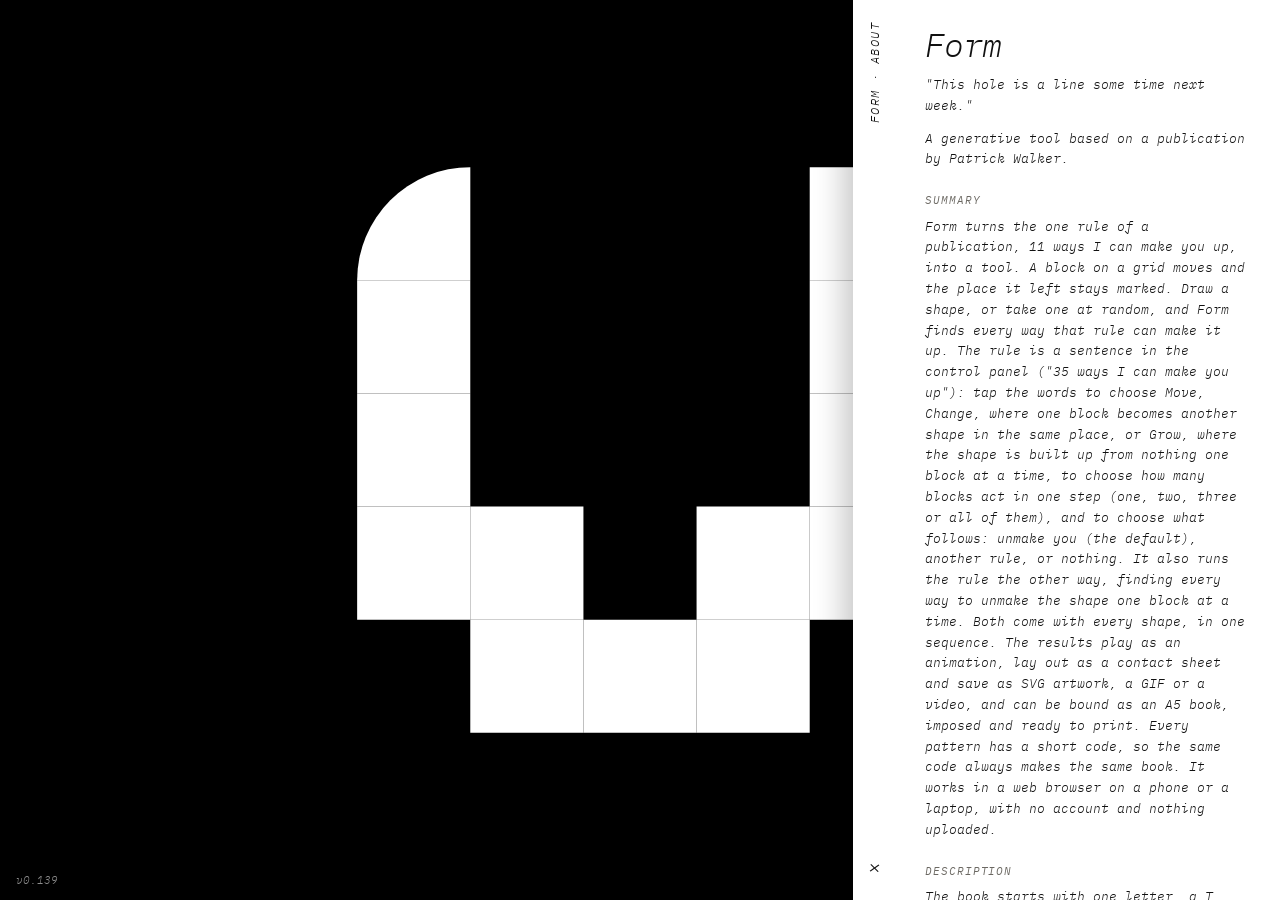
==== index.html @ 7f681779 "Start screen: the whole loop opens the tool (v0.139) Co-Authored-By: Claude Sonnet 5.5 <noreply@anth" ====
<!doctype html>
<html lang="en">
<head>
<meta charset="utf-8">
<meta name="viewport" content="width=device-width,initial-scale=1">
<title>Form</title>
<link rel="icon" href="favicon.ico" sizes="any">
<link rel="icon" href="favicon.svg" type="image/svg+xml">
<link rel="apple-touch-icon" href="apple-touch-icon.png">
<link rel="stylesheet" href="style.css?v=v0.139">
<script data-goatcounter="https://pkwr.goatcounter.com/count" async src="//gc.zgo.at/count.js"></script>
</head>
<body>
<script>if (!location.search) document.documentElement.classList.add("show-start");</script>
<div id="startScreen">
  <svg id="startLoop" aria-hidden="true" preserveAspectRatio="xMidYMid meet"></svg>
  <button type="button" id="startOpen" aria-label="Open Form"><span>open</span></button>
  <a class="start-version" id="startVersion" href="changelog.html" title="Changelog"></a>
  <!-- Side strip as on Spot: yellow, "Form · About" set sideways. Rolling over (or clicking / tapping) it slides the About panel out; its text is read from about.html (one copy). -->
  <div class="start-drawer" id="startDrawer">
    <button type="button" class="start-strip" id="startStrip" aria-expanded="false" aria-controls="startPanel" aria-label="About Form">
      <span class="strip-label">Form · About</span>
      <span class="strip-icon" aria-hidden="true">+</span>
    </button>
    <aside class="start-panel" id="startPanel" aria-label="About Form">
      <div class="sa-content" id="startAboutContent"><p><a href="about.html">About Form</a></p></div>
      <footer class="sp-foot"><span>© 2026 pkwr</span><a href="about.html">Open as a page</a></footer>
    </aside>
  </div>
</div>
<main>
  <section id="pieceNote" hidden aria-label="Source and caption"></section>
  <section id="screen">
    <div id="paneSwitch" aria-live="polite"><span id="stepNow">Step 1 of 4 · Draw</span><span id="dlWrap"><div class="links" id="animFormat" role="radiogroup" aria-label="Download format"><span>Format</span><a href="#" role="radio" data-f="svg" aria-checked="true">SVG</a><a href="#" role="radio" data-f="gif" aria-checked="false">GIF</a><a href="#" role="radio" data-f="video" aria-checked="false">Video</a></div><div class="links" id="paper" role="radiogroup" aria-label="Print size, portrait"><span>Size</span><a href="#" role="radio" data-p="A3" aria-checked="true">A3</a><a href="#" role="radio" data-p="A2" aria-checked="false">A2</a><a href="#" role="radio" data-p="A1" aria-checked="false">A1</a><a href="#" role="radio" data-p="A0" aria-checked="false">A0</a></div><div class="links" id="bookFormat" role="radiogroup" aria-label="Book format"><span>Format</span><a href="#" role="radio" data-f="imposed" aria-checked="true">Imposed</a><a href="#" role="radio" data-f="pages" aria-checked="false">Pages</a></div><span id="dlBar"><button id="dlAnim" class="dlbtn" data-for="1" title="Download the animated SVG" aria-label="Download the animated SVG"><svg class="dlico" viewBox="0 0 24 24" aria-hidden="true"><path d="M12 3v11m0 0l-4-4m4 4l4-4M5 20h14" stroke="currentColor" stroke-width="2" fill="none" stroke-linecap="round" stroke-linejoin="round"/></svg></button><button id="dlSheet" class="dlbtn" data-for="2" title="Download the print (SVG)" aria-label="Download the print (SVG)"><svg class="dlico" viewBox="0 0 24 24" aria-hidden="true"><path d="M12 3v11m0 0l-4-4m4 4l4-4M5 20h14" stroke="currentColor" stroke-width="2" fill="none" stroke-linecap="round" stroke-linejoin="round"/></svg></button><button id="dlBook" class="dlbtn" data-for="3" title="Download the book (PDF)" aria-label="Download the book (PDF)"><svg class="dlico" viewBox="0 0 24 24" aria-hidden="true"><path d="M12 3v11m0 0l-4-4m4 4l4-4M5 20h14" stroke="currentColor" stroke-width="2" fill="none" stroke-linecap="round" stroke-linejoin="round"/></svg></button></span></span></div>
    <div id="drawHostScreen"></div>
    <div id="processHostScreen"></div>
  </section>
  <section id="panel">
    <button class="cp-grab" id="grab" aria-label="Collapse controls" aria-expanded="true"><span></span></button>
    <div class="cp-head"><h1>Controls</h1><p class="cp-now" id="cpNow"></p></div>
    <div class="cp-body">
      <div class="cp-sec" id="secRule"><h3>Rule</h3><p id="ruleSentence"><span id="ruleN">0</span> <span id="ruleWays">ways</span> I can <button type="button" id="rsA" class="rule-word">make you up</button>, <button type="button" id="rsC" class="rule-word">two blocks at a time</button> <span id="rsAnd">and</span> <button type="button" id="rsB" class="rule-word">unmake you</button></p><p class="hint" id="ruleHint"></p></div>
      <div class="cp-sec" id="secDraw"><h3></h3><div id="toolsHostPanel"></div>
      <div id="sizeHostPanel"><div class="links" id="size" role="radiogroup" aria-label="Grid size"><span>Grid size</span><a href="#" role="radio" data-n="5" aria-checked="true">5</a><a href="#" role="radio" data-n="7" aria-checked="false">7</a><a href="#" role="radio" data-n="9" aria-checked="false">9</a></div></div></div>
            <div class="cp-sec" id="codeBox"><h3>Pattern code</h3>
        <div class="code-row"><span class="lab">Pattern code</span><output id="codeOut" aria-live="polite"></output><button type="button" id="codeCopy">Copy</button></div>
        <div class="code-row"><label class="lab" for="codeIn">Enter a code</label><input id="codeIn" type="text" autocomplete="off" autocapitalize="characters" spellcheck="false" placeholder="XXXXX-XXXXX-XX"><button type="button" id="codeLoad">Load</button></div>
        <p id="codeMsg" class="hint" role="status"></p>
        <p class="hint">The same code always makes the same book.</p>
      </div>
      
      <div id="drawHostPanel">
        <div id="drawBox">
          <svg id="grid" viewBox="0 0 800 800" aria-label="Grid: click a cell to place or remove a block"></svg>
          <div id="drawTools"><div class="draw-ui">
          <div class="draw-shapes">
            <div class="shape-row"><div id="palette" role="radiogroup" aria-label="Shape"></div></div>
            <div class="row"><button id="clear">Clear</button><button id="random">Random symbol</button><button id="randomChar">Random character</button></div>
          </div></div>
          <p class="hint">Click a placed block again to turn it. After four turns it is removed.</p></div>
          </div>
      </div>
            <div class="cp-sec" id="secAnim"><h3>Animation</h3><div id="gifHostPanel"><div class="links" id="gifFormat" role="radiogroup" aria-label="GIF shape"><span>Shape</span><a href="#" role="radio" data-g="sq" aria-checked="true">Square 1:1</a><a href="#" role="radio" data-g="st" aria-checked="false">Story 9:16</a></div></div>
      <div id="spdHostPanel"><label>Animation speed <output id="spdOut">400 ms</output><input id="spd" type="range" min="80" max="1500" step="20" value="400"></label></div></div>
      <div class="cp-sec" id="dlHelp">
        <h3>About the downloads</h3>
        <p data-for="1">An SVG is a drawing that stays sharp at any size. This one is animated and plays in a web browser. A GIF is a looping picture for social media, in the shape chosen above. A video is recorded as the animation plays, so it takes as long as it runs: MP4 where your browser can make it, otherwise WebM.</p>
        <p data-for="2">The contact sheet is an SVG set out at its real size on a portrait page, A3 to A0. Open it in a web browser to look at it, or in design software such as Illustrator, Affinity, Inkscape or Figma to change it or to print it.</p>
        <p data-for="3">Imposed puts two A5 pages on each SRA4 landscape sheet (320 by 225 mm) in booklet order, with 3 mm of bleed and crop marks: print double sided at full size, flip on the short edge, fold, bind and trim to the marks. Pages gives the plain A5 pages for reading on screen.</p>
        <p class="fine">Every file carries the credit and terms.</p>
      </div>
      </div>
    </div>
    <div class="cp-foot">
      <div id="processRow"><div class="row"><button id="process">Make and unmake you</button></div>
      <p class="sub"><span id="countMake"><span id="count">0</span> <span id="countWays">ways</span> I can <span id="countVerb">make you up</span></span><span id="countUWrap"> · <span id="countU">0</span> to unmake you</span></p><p id="msg" role="status"></p></div>
      <p class="hint"><span class="keys">D hides this panel · </span><a href="about.html">About</a> · <a href="changelog.html"><!-- version:start -->v0.139<!-- version:end --></a></p>
    </div>
  </section>
  <section id="out">
        <div class="step on" id="step1">
      <h2>Animation</h2>
      <svg id="anim" viewBox="0 0 100 100"></svg>
      <div class="links ico" id="viewIcons" role="radiogroup" aria-label="Treatment"><a href="#" role="radio" data-mode="form" aria-checked="true" title="Form"><svg viewBox="0 0 24 24" aria-hidden="true" fill="currentColor"><path d="M3 3H21V9H15V21H9V9H3Z"/></svg><span>Form</span></a><a href="#" role="radio" data-mode="direction" aria-checked="false" title="Direction"><svg viewBox="0 0 24 24" aria-hidden="true" fill="currentColor"><clipPath id="icoD"><path d="M3 3H21V9H15V21H9V9H3Z"/></clipPath><g clip-path="url(#icoD)"><path d="M3.6 0V24M6.0 0V24M8.4 0V24M10.8 0V24M13.2 0V24M15.6 0V24M18.0 0V24M20.4 0V24" stroke="currentColor" stroke-width="1.3" fill="none"/></g></svg><span>Direction</span></a><a href="#" role="radio" data-mode="solid" aria-checked="false" title="Cumulative Solid"><svg viewBox="0 0 24 24" aria-hidden="true" fill="currentColor"><path d="M3 3H21V15H15V21H9V9H3Z"/></svg><span>Solid</span></a><a href="#" role="radio" data-mode="trans" aria-checked="false" title="Cumulative Transparency"><svg viewBox="0 0 24 24" aria-hidden="true" fill="currentColor"><path d="M3 3H21V9H15V21H9V9H3Z" opacity=".3" transform="translate(3 3)"/><path d="M3 3H21V9H15V21H9V9H3Z"/></svg><span>Ghost</span></a><a href="#" role="radio" data-mode="dens" aria-checked="false" title="Cumulative Density"><svg viewBox="0 0 24 24" aria-hidden="true" fill="currentColor"><clipPath id="icoT"><path d="M3 3H21V9H15V21H9V9H3Z"/></clipPath><g clip-path="url(#icoT)"><path d="M-24.0 0L0.0 24M-22.3 0L1.7 24M-20.6 0L3.4 24M-18.9 0L5.1 24M-17.2 0L6.8 24M-15.5 0L8.5 24M-13.8 0L10.2 24M-12.1 0L11.9 24M-10.4 0L13.6 24M-8.7 0L15.3 24M-7.0 0L17.0 24M-5.3 0L18.7 24M-3.6 0L20.4 24M-1.9 0L22.1 24M-0.2 0L23.8 24M1.5 0L25.5 24M3.2 0L27.2 24M4.9 0L28.9 24M6.6 0L30.6 24M8.3 0L32.3 24M10.0 0L34.0 24M11.7 0L35.7 24M13.4 0L37.4 24M15.1 0L39.1 24M16.8 0L40.8 24M18.5 0L42.5 24M20.2 0L44.2 24M21.9 0L45.9 24M23.6 0L47.6 24M25.3 0L49.3 24" stroke="currentColor" stroke-width=".7" fill="none"/></g></svg><span>Density</span></a></div>
      <div id="spdHostOut"></div>
      <div class="row nav"><button class="back" id="backRule">Back</button><button class="next" data-go="2">Next</button></div>
      <p class="tally" data-tally="iter"></p>
    </div>
    <div class="step" id="step2">
      <h2>Contact sheet</h2>
      <div id="sheet" title="Open the sheet preview"></div>
      <div class="row nav"><button class="back" data-go="1">Back</button><button class="next" data-go="3">Next</button></div>
      <p class="tally" data-tally="iter"></p>
    </div>
    <div class="step" id="step3">
      <div id="bookFrame" title="Open the book preview"><div id="bookPages" role="img" aria-label="A preview of the book: the cover, then spreads, then the back cover"></div></div>
      <div class="row nav"><button class="back" data-go="2">Back</button><button class="next" id="startAgain" hidden>Start again</button></div>
      <p class="tally" id="pageTally"></p>
    </div>
  </section>
</main>
<div id="bookPreview" hidden role="dialog" aria-modal="true" aria-label="Book preview">
  <div class="bp-bar"><button id="bpClose">Close</button><div class="links ico" id="bpMode" role="radiogroup" aria-label="View"><a href="#" role="radio" data-v="read" aria-checked="true"><span>Reading</span></a><a href="#" role="radio" data-v="sheets" aria-checked="false"><span>Printer's sheets</span></a></div></div>
  <div class="bp-stage" id="bpStage"></div>
  <div class="bp-nav"><div id="bpZoom"><button id="bpOut" aria-label="Zoom out">−</button><button id="bpFit">Fit</button><button id="bpIn" aria-label="Zoom in">+</button><span id="bpPct"></span></div><button id="bpPrev">Previous</button><span id="bpPos"></span><button id="bpNext">Next</button></div>
</div>
<script src="glyphs.js?v=v0.139"></script>
<script src="app.js?v=v0.139"></script>
<script src="book.js?v=v0.139"></script>
<script src="gif.js?v=v0.139"></script>
<script src="preview.js?v=v0.139"></script>
<script src="start.js?v=v0.139"></script>
</body>
</html>
---- style.css ----
/* Form — styled after Spot: IBM Plex Mono italic, one yellow accent, dark floating panel. Fonts: SIL OFL (vendor/fonts). */
@font-face{font-family:"IBM Plex Mono";font-style:italic;font-weight:300;font-display:swap;src:url("vendor/fonts/ibm-plex-mono-latin-300-italic.woff2") format("woff2")}
@font-face{font-family:"IBM Plex Mono";font-style:italic;font-weight:400;font-display:swap;src:url("vendor/fonts/ibm-plex-mono-latin-400-italic.woff2") format("woff2")}
:root{--yellow:#ffe100;--ink:#111;--paper:#f4f2ee;--bg:#121315;--surface:#17191c;--line:#2a2d31;--text:#ececec;--muted:#a3a3a3;--accent-bg:#3a3410;--accent-line:#8f7d1a;--font:"IBM Plex Mono",ui-monospace,Menlo,Consolas,monospace}
*{box-sizing:border-box}
html{font-synthesis:none}
body{margin:0;background:var(--paper);color:var(--ink);font:300 13px/1.5 var(--font);font-style:italic}
h1,h2{font-weight:400;margin:0}
svg{display:block}
#out{padding:24px 412px 48px 24px;min-height:100vh}
#out h2{font-size:12px;margin:28px 0 8px;color:#555}
#anim{width:100%;max-height:62vh;background:var(--paper)}
#sheet svg{width:100%;height:auto}
#panel{position:fixed;top:16px;right:16px;bottom:16px;width:380px;max-width:calc(100vw - 32px);overflow:auto;padding:16px;background:var(--bg);color:var(--text);border:1px solid var(--line);border-radius:14px;box-shadow:0 12px 40px rgba(0,0,0,.5);z-index:30}
#panel.hidden{display:none}
#panel h1{font-size:15px}
.sub{margin:0 0 14px;color:var(--muted);font-size:12px}
#grid{width:100%;height:auto;background:var(--surface);border:1px solid var(--line);border-radius:6px;cursor:pointer;touch-action:manipulation}
#palette{display:flex;gap:8px;margin:12px 0}
#palette button{width:44px;height:44px;padding:8px;background:none;border:0;border-radius:0;color:var(--text)}
#palette svg{fill:var(--text);width:100%;height:100%}
#palette button[aria-checked=true] svg{fill:var(--yellow)}
label{display:block;margin:6px 0;color:var(--muted);font-size:12px}
label.inline{display:inline-block;margin-right:16px;color:var(--text)}
output{float:right;color:var(--text)}
input[type=range]{-webkit-appearance:none;appearance:none;width:100%;height:28px;margin:0;background:none;cursor:pointer;--to:0%}
input[type=range]::-webkit-slider-runnable-track{height:4px;border-radius:2px;background:linear-gradient(to right,var(--yellow) 0 var(--to),#33363b var(--to) 100%)}
input[type=range]::-moz-range-track{height:4px;border-radius:2px;background:linear-gradient(to right,var(--yellow) 0 var(--to),#33363b var(--to) 100%)}
input[type=range]::-webkit-slider-thumb{-webkit-appearance:none;width:20px;height:20px;margin-top:-8px;border:0;border-radius:10px;background:#f4f4f4;box-shadow:0 1px 3px rgba(0,0,0,.6)}
input[type=range]::-moz-range-thumb{width:20px;height:20px;border:0;border-radius:10px;background:#f4f4f4;box-shadow:0 1px 3px rgba(0,0,0,.6)}
input[type=number]{width:80px;font:inherit;color:var(--text);background:var(--surface);border:1px solid var(--line);border-radius:6px;padding:4px 6px}
input[type=radio]{accent-color:var(--yellow)}
.row{display:flex;gap:8px;flex-wrap:wrap;margin:12px 0}
button{font:inherit;padding:7px 12px;border:1px solid var(--line);border-radius:8px;background:var(--surface);color:var(--text);cursor:pointer}
button:hover{border-color:var(--accent-line)}
#process{background:var(--yellow);border-color:var(--yellow);color:var(--ink)}
#out .row button{background:var(--ink);color:var(--paper);border-color:var(--ink)}
#msg{min-height:1.4em;color:var(--yellow);font-size:12px}
.hint{color:var(--muted);font-size:11px;margin:8px 0 0}
@media(max-width:900px){#out{padding:24px 24px 48vh}#panel{top:auto;height:44vh}}
.cp-grab{display:none}
#screen{display:none}
.draw-shapes .row{margin:0 0 12px}
/* Phones / touch: the grid and the shapes sit on the screen; the controls are a short bottom sheet (grab handle, settings, Process always in reach), as in Spot. */
@media all{
#screen{display:block;padding:16px 16px 0}
#paneSwitch{margin:0 0 10px;font-size:13px}
#paneSwitch a{color:#555}
#paneSwitch a[aria-checked=true]{color:var(--ink);text-decoration:underline;text-underline-offset:4px}
#drawBox .sub{margin:0 0 8px;color:#555}
#drawBox #grid{width:100%}
.draw-shapes{display:flex;flex-wrap:wrap;align-items:center;gap:8px;margin:10px 0}
.draw-shapes #palette{margin:0;gap:6px}
.draw-shapes .row{margin:0;flex-wrap:nowrap}
#screen #palette button{background:#e3dfd8;border-radius:8px}
#screen #palette svg{fill:var(--ink)}
#screen #palette button[aria-checked=true]{background:var(--ink)}
#screen #palette button[aria-checked=true] svg{fill:var(--yellow)}
#screen .row button{background:var(--ink);color:var(--paper);border-color:var(--ink)}
#screen .hint{color:#555;margin:6px 0 0}
body:not(.view-results) #out{display:none}
body.view-results #drawBox{display:none}
#out{padding:0 16px 16px}
#out h2:first-child{margin-top:8px}
#panel{display:flex;flex-direction:column;overflow:hidden;top:auto;left:0;right:0;bottom:0;width:auto;max-width:none;height:auto;max-height:min(62vh,540px);padding:0;border-width:1px 0 0;border-radius:20px 20px 0 0}
#panel.collapsed .cp-body{display:none}
.cp-grab{flex:none;display:flex;align-items:center;justify-content:center;width:100%;height:26px;margin:0;padding:0;border:0;border-radius:20px 20px 0 0;background:var(--bg);cursor:pointer}
.cp-grab span{display:block;width:40px;height:5px;border-radius:3px;background:#4a4d52}
.cp-head{display:none}
.cp-body{flex:1 1 auto;min-height:0;overflow-y:auto;overscroll-behavior:contain;padding:0 16px 8px}
.cp-foot{flex:none;padding:8px 16px max(6px,env(safe-area-inset-bottom));border-top:1px solid var(--line)}
#processRow .row{margin:0 0 4px}
#processRow #process{width:100%;padding:12px}
#screen #processRow{margin:4px 0 8px}
#screen #process{background:var(--yellow);border-color:var(--yellow);color:var(--ink)}
#screen #msg{color:var(--ink)}
#msg{min-height:0;margin:2px 0}
.cp-foot .hint{margin:4px 0 0}
.keys{display:none}
}
.links{display:flex;flex-wrap:wrap;gap:6px 16px;margin:10px 0;font-size:13px;color:var(--muted)}
.links a{color:var(--text);text-decoration:none}
.links a:hover{text-decoration:underline}
.links a[aria-checked=true]{color:var(--yellow)}
.about{max-width:640px;margin:0 auto;padding:40px 24px 80px}
.about h1{font-size:22px;margin:16px 0}
.about h2{font-size:13px;margin:28px 0 6px;color:#555}
.about p{margin:0 0 12px;font-size:14px;line-height:1.6}
.about a{color:var(--ink)}
.about .n{display:inline-block;width:2.2em;text-indent:0}
.about .foot{margin-top:40px;font-size:12px;color:#555}
.hint a{color:var(--yellow)}
.about .s{margin:0 0 4px;padding-left:2.4em;text-indent:-2.4em}
.hint2{margin:0 0 8px;font-size:12px;color:#555}
.about ul{margin:0 0 12px;padding-left:1.2em;font-size:14px;line-height:1.6}

/* Start screen, as on Spot: black, a round open button, the version bottom left, an About drawer under a yellow strip. */
#startScreen{display:none}
html.show-start{overflow:hidden}
html.show-start #startScreen{display:flex;position:fixed;inset:0;z-index:200;align-items:center;justify-content:center;overflow:hidden;background:#000;transition:opacity .5s ease;--strip-w:44px;--panel-w:max(320px,calc(100vw / 3 - var(--strip-w)))}
html.start-leaving #startScreen{opacity:0;pointer-events:none}
#startLoop{position:absolute;inset:6vmin;width:calc(100% - 12vmin);height:calc(100% - 12vmin)}
#startLoop{cursor:pointer}
#startLoop:hover #startLoopG{fill:var(--yellow)}
#startLoop:hover use{stroke:var(--yellow)}
/* The way in is the open button in the About panel; this one stays for keyboards (Enter) and screen readers. */
#startOpen{position:absolute;width:1px;height:1px;overflow:hidden;clip-path:inset(50%);padding:0;border:0;opacity:0}
.start-version{position:fixed;left:16px;bottom:max(12px,env(safe-area-inset-bottom));z-index:3;font-size:11px;color:rgba(255,255,255,.55);text-decoration:none}
.start-version:hover,.start-version:focus-visible{color:var(--yellow);outline:none}
.start-drawer{position:fixed;top:0;right:0;bottom:0;z-index:3;display:flex;transform:translateX(var(--panel-w));transition:transform .45s cubic-bezier(.2,.7,.2,1)}
.start-drawer.is-open{transform:translateX(0)}
.start-strip{width:var(--strip-w);flex-shrink:0;margin:0;padding:22px 0;border:0;border-radius:0;background:var(--yellow);color:var(--ink);cursor:pointer;display:flex;flex-direction:column;align-items:center;justify-content:space-between;box-shadow:-10px 0 30px rgba(0,0,0,.22);transition:background-color .5s ease}
.start-drawer.is-open .start-strip{background:#fff}
.start-strip:focus-visible{outline:2px solid var(--ink);outline-offset:-4px}
.strip-label{writing-mode:vertical-rl;transform:rotate(180deg);font-size:12px;letter-spacing:.12em;text-transform:uppercase;white-space:nowrap}
.strip-icon{font-size:22px;line-height:1;transition:transform .3s cubic-bezier(.2,.7,.2,1)}
.start-drawer.is-open .strip-icon{transform:rotate(45deg)}
@media(prefers-reduced-motion:no-preference){.start-drawer:not(.is-open) .strip-icon{animation:form-nudge 2.4s ease-in-out 1.2s 2}}
@keyframes form-nudge{0%,100%{transform:translateX(0)}50%{transform:translateX(-4px)}}
@media(prefers-reduced-motion:reduce){html.show-start #startScreen,#startOpen span,.sa-open,.start-drawer,.strip-icon{transition:none}}
.start-panel{width:var(--panel-w);max-width:calc(100vw - var(--strip-w));background:#fff;color:var(--ink);overflow-y:auto;display:flex;flex-direction:column}
.sa-content{padding:28px 28px 8px}
.sa-content h1{margin:0 0 14px;font-size:clamp(30px,2.6vw,42px);line-height:1;letter-spacing:-.03em;font-weight:300}
.sa-content h2{margin:22px 0 8px;font-size:11px;letter-spacing:.08em;text-transform:uppercase;color:#6b6862}
.sa-content p{margin:0 0 .9em;font-size:13px;line-height:1.6}
.sa-content .s{margin:0 0 4px;padding-left:2.4em;text-indent:-2.4em}
.sa-content .n{display:inline-block;width:2.2em;text-indent:0}
.sa-content a,.sp-foot a{color:inherit;text-underline-offset:3px}
.sa-content a:hover,.sa-content a:focus-visible,.sp-foot a:hover,.sp-foot a:focus-visible{background:var(--yellow);outline:none}
.sp-foot{margin-top:auto;padding:16px 28px 22px;display:flex;justify-content:space-between;gap:12px;font-size:12px;color:#6b6862}
/* Phones and narrow windows: the panel covers the circle, so it carries its own open circle, the first paragraph first, "More" to unfold. */
.sa-lead,.sa-open-end{display:none}
.sa-open{flex:none;width:92px;height:92px;border-radius:0;transform:rotate(-8deg);border:0;padding:0;background:var(--ink);color:#fff;font:italic 400 17px var(--font);cursor:pointer;transition:transform .35s cubic-bezier(.2,.7,.2,1),background-color .15s ease,color .15s ease}
.sa-open:hover,.sa-open:focus-visible{transform:rotate(0deg)}
.sa-open:active{transform:rotate(0deg) scale(.94)}
.sa-open:hover,.sa-open:active,.sa-open:focus-visible{background:var(--yellow);color:var(--ink);outline:none}
.sa-more{border:0;background:none;padding:0;color:var(--ink);font:inherit;font-size:13px;text-decoration:underline;text-underline-offset:3px;cursor:pointer}
@media(max-width:760px){
.sa-lead{display:flex;align-items:center;gap:22px;margin:4px 0 28px}
.sa-open-end{display:block;margin:8px 0 28px}
.sa-content.is-short .sa-lead ~ :not(.sa-open-end){display:none}
.sa-content.is-short .sa-open-end{display:none}
}
#out .links{color:#555}
#out .links a{color:#555}
#out .links a[aria-checked=true]{color:var(--ink);text-decoration:underline;text-underline-offset:4px}
#sheet svg{max-width:100%}
.sa-content ul{list-style:none;margin:0 0 .9em;padding:0;border-top:1px solid var(--ink);font-size:12px}
.sa-content li{padding:8px 0;border-bottom:1px solid #d9d5ce;line-height:1.5}
#pieceNote{padding:24px 412px 0 24px;font-size:12px;line-height:1.6;color:#333}
#pieceNote p{margin:0 0 8px;max-width:720px;overflow-wrap:anywhere}
#pieceNote a{color:inherit;text-underline-offset:3px}
@media(max-width:900px){#pieceNote{padding-right:24px}}
@media all{#pieceNote{padding:16px 16px 0}}
#screen label{color:#555}
#out label.inline{color:#231F20}
#out input[type=checkbox]{accent-color:var(--ink)}
#out label.msg{display:block;margin:10px 0 6px;color:#555;font-size:12px}
#out textarea{display:block;width:100%;max-width:520px;margin-top:4px;font:inherit;font-size:13px;color:var(--ink);background:transparent;border:1px solid var(--ink);border-radius:6px;padding:6px 8px;resize:vertical}
.step{display:none}
.step.on{display:block}
#steps{margin:0 0 6px}
#out h2{margin-top:12px}
.row.nav{margin-top:18px}
.row.nav .next{background:var(--ink);color:var(--paper);padding:10px 16px;font-size:14px}
.row.nav .back{background:transparent;color:var(--ink);border-color:var(--ink)}
#sheet svg{display:block;margin:0 auto;width:auto;height:min(72vh,980px);max-width:100%}
.cards{display:grid;grid-template-columns:repeat(auto-fit,minmax(260px,1fr));gap:16px;max-width:900px}
.card{border:1px solid var(--ink);border-radius:12px;padding:14px 16px}
.card h3{margin:0 0 6px;font-size:15px;font-weight:400}
.card .row{margin:12px 0 0}
#out{min-height:0}
@media all{#sheet svg{height:max(140px,calc(100svh - 430px))}}
/* Icon buttons: steps, rule and treatments. Quiet: the selected one is yellow on the dark panel and ink with a yellow icon on paper. */
.links.ico{display:flex;flex-wrap:nowrap;gap:4px;margin:6px 0;font-size:9.5px;color:var(--muted)}
.ico a{display:flex;flex-direction:column;align-items:center;justify-content:center;gap:3px;min-width:56px;padding:6px 4px 5px;border-radius:8px;text-decoration:none;color:var(--text);line-height:1.1;text-align:center;overflow-wrap:anywhere}
.ico a svg{width:26px;height:26px;display:block}
.ico a:hover{text-decoration:none;background:rgba(255,255,255,.07)}
.ico a[aria-checked=true]{color:var(--yellow);text-decoration:none}
#out .ico a,#screen .ico a{color:#555}
#out .ico a:hover,#screen .ico a:hover{background:#e3dfd8}
#out .ico a[aria-checked=true],#screen .ico a[aria-checked=true]{background:var(--ink);color:var(--yellow);text-decoration:none}
#viewIcons{justify-content:space-between}
#viewIcons a{flex:1;min-width:0}
#steps a{flex-direction:row;gap:6px;font-size:12px;min-width:0;padding:6px 12px}
#steps a svg{width:18px;height:18px}
#processRow .row{align-items:stretch;flex-wrap:nowrap}
#processRow #process{flex:1;min-width:0}
#act{margin:0}
#act a{min-width:58px}
#viewHostPanel{margin:0 0 8px}
#colours{display:flex;flex-wrap:wrap;align-items:center;gap:6px 12px;margin:10px 0 4px;color:var(--muted);font-size:12px}
#colours .swatch{display:flex;align-items:center;gap:6px;margin:0;color:var(--text)}
#colours input[type=color]{width:34px;height:26px;padding:0;border:1px solid var(--line);border-radius:6px;background:none;cursor:pointer}
#presets{display:flex;gap:8px;margin-left:auto}
.preset{width:26px;height:26px;padding:0;border-radius:50%;border:1px solid #555;cursor:pointer}
.shape-row{display:flex;align-items:center;flex-wrap:wrap;gap:6px 12px}
.shape-row #palette{margin:0}
.shape-row #act{margin:0}
@media all{
.draw-shapes{display:block}
.shape-row{flex-wrap:nowrap;gap:8px;margin:0 0 10px}
.draw-shapes #palette{gap:4px}
.draw-shapes #palette button{width:40px;height:40px;padding:7px}
.shape-row #act a{min-width:50px;padding:5px 2px 4px}
.draw-shapes>.row{margin:0}
}
@media all{
#drawBox #grid{width:auto;height:min(calc(100vw - 32px),calc(100svh - 360px));max-width:100%;margin:0 auto}
}
#grid{border-color:var(--line)}
/* Less scrolling: the closing step shows one choice at a time; the results sit under a shorter header on phones. */
.card{display:none}
.card.on{display:block}
.checks{display:flex;flex-wrap:wrap;gap:2px 16px}
#makeTabs{margin:4px 0 12px}
#makeTabs a{min-width:84px}
@media all{
#out h2{display:none}
body.view-results #processRow .row{display:none}
#processRow #msg{margin:0 0 4px}
#anim{max-height:max(150px,calc(100svh - 470px))}
#sheet svg{height:max(200px,calc(100svh - 400px))}
.row.nav{margin-top:10px}
#step2 .hint2{margin:0 0 6px;font-size:11px}
#out .links.ico{margin:4px 0}
#viewIcons a{padding:4px 2px 3px}
}
.dlico{width:16px;height:16px;margin-right:7px;vertical-align:-3px;flex:none}
#out #colours{color:#555;margin:6px 0 2px}
#out #colours .swatch{color:#555}
#out #colours input[type=color]{border-color:var(--ink)}
#out .preset{border-color:var(--ink)}
@media all{#sheet svg{height:max(140px,calc(100svh - 440px))}}
@media(min-width:601px) and (pointer:fine){#panel #grid{width:min(100%,calc(100vh - 505px));margin:0 auto}}
.dlico{display:inline-block}
#out #viewIcons,#out #projIcons,#out #colours,#makeTabs{max-width:460px}
#out #projIcons{justify-content:flex-start}
/* Selected is always yellow. On paper a yellow word would vanish, so a selected text link there is an ink pill with yellow text, like the icon tiles. */
#paneSwitch a,#out .links:not(.ico) a{padding:2px 10px;border-radius:999px;text-decoration:none}
#paneSwitch a[aria-checked=true],#out .links:not(.ico) a[aria-checked=true]{background:var(--ink);color:var(--yellow);text-decoration:none}
.preset.on{border:2px solid var(--yellow);box-shadow:0 0 0 1px var(--ink)}
#out .preset.on,.preset.on{border-color:var(--yellow)}
/* Desktop: the animation and the contact sheet are sized to the window so Next and Back stay in view; the icon tiles keep a steady width. */
@media(min-width:601px) and (pointer:fine){
#anim{max-height:max(150px,calc(100vh - 400px))}
#sheet svg{height:max(150px,calc(100vh - 390px))}
#viewIcons a{flex:0 1 84px}
#viewIcons{justify-content:flex-start}
}
#bookPreview{position:fixed;inset:0;z-index:150;display:flex;flex-direction:column;background:#2b2b2b;color:#ececec}
#bookPreview[hidden]{display:none}
.bp-bar{display:flex;align-items:center;gap:16px;padding:10px 14px;border-bottom:1px solid #3d3d3d}
.bp-bar button,.bp-nav button{background:#17191c;color:#ececec;border:1px solid #444}
.bp-bar .ico a{flex-direction:row;padding:6px 12px;font-size:12px;min-width:0}
.bp-bar .ico a[aria-checked=true]{background:var(--ink);color:var(--yellow)}
.bp-stage{flex:1;min-height:0;display:flex;align-items:center;justify-content:center;gap:0;padding:12px;overflow:hidden}
.bp-stage canvas{box-shadow:0 6px 30px rgba(0,0,0,.5)}
.bp-nav{display:flex;align-items:center;justify-content:center;gap:16px;padding:10px 14px;border-top:1px solid #3d3d3d;font-size:12px}
.bp-nav button:disabled{opacity:.35}
#bookPreviewBtn{background:transparent;color:var(--ink);border-color:var(--ink)}
/* Desktop follows the phone flow: Draw, then Results, one at a time, in a centred column. The fixed panel is gone. */
@media(min-width:601px) and (pointer:fine){
#screen,#out{max-width:700px;margin:0 auto}
#panel{left:50%;right:auto;width:700px;max-width:100%;transform:translateX(-50%);border-radius:14px 14px 0 0}
#out{padding:0 16px 16px;min-height:0}
#drawBox #grid{width:min(100%,calc(100vh - 360px));height:auto;aspect-ratio:1;margin:0 auto;display:block}
}
/* Five steps in one row of equal tiles, icon above a short label. */
#steps{display:flex;gap:4px}
#steps a{flex:1 1 0;min-width:0;flex-direction:column;align-items:center;gap:3px;padding:6px 2px;font-size:11px;text-align:center;word-break:normal}
#steps a svg{width:20px;height:20px}
#steps{max-width:460px}
/* One button system. Tool: ink, 13px (downloads, Clear, Random, Preview). Step: ink, 14px, taller (Next). Go: yellow, same size as Step (the make button). Back: outline. All 8px radius, same line height. */
#screen .row button,#out .row button{font-size:13px;line-height:1.2;padding:8px 14px;min-height:38px}
#screen .row.nav button,#out .row.nav button,#process{font-size:14px;line-height:1.2;padding:10px 16px;min-height:44px}
#out .row.nav .back{background:transparent;color:var(--ink);border-color:var(--ink)}
.row.nav{align-items:center}
button#process,#processRow .row button{font-size:14px;line-height:1.2;padding:10px 16px;min-height:44px}
/* Grid size sits under the grid on the screen, styled like the other text choices: selected is an ink pill with yellow text. */
#screen #size{color:#555;margin:8px 0 0;font-size:13px}
#screen #size a{color:#555;padding:2px 10px;border-radius:999px;text-decoration:none}
#screen #size a[aria-checked=true]{background:var(--ink);color:var(--yellow)}
/* Animation speed in the results step: ink on paper like the rest. */
#spdHostOut label{display:block;color:#555;margin:10px 0 0;font-size:13px}
#spdHostOut output{float:right;color:var(--ink)}
#spdHostOut input[type=range]{width:100%;accent-color:var(--ink)}
/* The rule is a screen of its own, after drawing and before the results. */
#ruleBox h2{margin:6px 0 10px;font-size:15px;font-weight:400}
#ruleBox #act{margin:0 0 6px}
body:not(.step-rule) #ruleBox{display:none}
body.step-rule #drawBox #size,body.step-rule #drawBox .draw-shapes,body.step-rule #drawBox .hint,body.step-rule #drawNav{display:none}
#screen .row.nav .back{background:transparent;color:var(--ink);border-color:var(--ink)}
/* The rule screen shows a preview of the outcome instead of the grid; Back returns to the grid to edit. */
body.step-rule #drawBox #grid{display:none}
#rulePreview{display:block;width:100%;height:clamp(180px,38vh,360px);margin:0 0 10px;border:1px solid var(--ink);border-radius:8px;background:var(--paper)}
/* Results (animation, sheet) come first; Outputs (print, GIF, book) are a screen of their own after them. */
body:not([data-step="1"]):not([data-step="2"]) #viewHostOut{display:none}
/* Step by step: the step line shows where you are; there are no tabs to jump ahead, and the icon row is a marker, not a menu. */
#paneSwitch{margin:0 0 10px;font-size:13px;color:#555}
#steps{pointer-events:none}
/* Keep each step on one screen. The animation gives up height on desktop for its controls; on short phones the card's explanatory text steps aside (the step line already names the card). */
@media(min-width:601px) and (pointer:fine){#anim{max-height:max(140px,calc(100vh - 470px))}}
@media(max-height:700px){.card .hint2,.card h3{display:none}#personalMsg{height:2.4em}}
/* On Draw the controls share a row (and wrap only when the screen is too narrow): shapes, grid size, then Clear and Random symbol. */
.draw-ui{display:flex;flex-wrap:wrap;align-items:center;gap:8px 18px;margin:8px 0}
.draw-ui .draw-shapes,.draw-ui .shape-row{display:contents}
.draw-ui #palette{order:1;margin:0}
.draw-ui #size{order:2;margin:0}
.draw-ui .draw-shapes>.row{order:3;margin:0;flex-wrap:nowrap}
.draw-ui{gap:8px 12px}
.draw-ui #size a{padding:2px 7px}
/* Grid size sits above the grid it changes. */
#drawBox>#size{margin:0 0 8px;font-size:13px;color:#555}
#drawBox>#size a{padding:2px 8px;border-radius:999px;color:#555;text-decoration:none}
#drawBox>#size a[aria-checked=true]{background:var(--ink);color:var(--yellow)}
@media(max-height:700px){#drawBox #grid{width:min(100%,calc(100svh - 348px));margin-left:auto;margin-right:auto;display:block}}
/* Shapes, Clear and Random share one row, on phones too. */
.draw-ui{gap:8px}
.draw-ui .draw-shapes>.row{gap:6px}
.draw-ui .draw-shapes>.row button{padding:8px 11px}
@media(max-width:600px){.draw-ui #palette{gap:4px}.draw-ui #palette button{width:36px;height:36px;padding:6px}}
/* No rule step any more: the yellow button is on Draw, and the output holds both the making and the unmaking. */
body.view-results #processRow .row{display:none}
/* Step icons: Animation, Sheet, GIF, Book. Animation is the result; the rest are outputs. */
body:not(.view-outputs) #steps a[data-s="2"],body:not(.view-outputs) #steps a[data-s="3"],body:not(.view-outputs) #steps a[data-s="4"],body.view-outputs #steps a[data-s="1"]{display:none}
/* Downloads are icons opposite the step number, and only the ones for this step show. */
#paneSwitch{display:flex;justify-content:space-between;align-items:center;gap:8px;min-height:40px}
#dlBar{display:flex;gap:6px}
#dlBar .dlbtn{display:none;flex-direction:column;align-items:center;gap:1px;padding:4px 10px;min-height:0;font-size:10px;line-height:1.1;background:var(--ink);color:var(--paper);border:1px solid var(--ink);border-radius:8px}
#dlBar .dlbtn svg{width:18px;height:18px}
body[data-step="1"] #dlBar [data-for="1"],body[data-step="2"] #dlBar [data-for="2"],body[data-step="3"] #dlBar [data-for="3"]{display:flex}
/* The animation sits in the same square, with the same outline, as the grid on Draw. */
#anim{display:block;width:min(100%,calc(100vh - 360px));max-height:none;height:auto;aspect-ratio:1;margin:0 auto;border:1px solid var(--line);border-radius:6px}
@media(max-height:700px){#anim{width:min(100%,calc(100svh - 348px))}}
/* The print size sits with the download icon it belongs to: under it, right-aligned, on the Contact sheet step only. */
#paneSwitch{flex-wrap:wrap}
/* Downloads sit at the right of Back and Next, with the print size just left of its icon. */
.row.nav{flex-wrap:wrap;align-items:center}
.row.nav #dlWrap{margin-left:auto;display:flex;align-items:center;justify-content:flex-end;gap:10px;flex-wrap:wrap}
#dlWrap #paper{display:none;margin:0;font-size:13px;flex:0 0 auto}
body[data-step="2"] #dlWrap #paper{display:flex}
#paneSwitch #dlWrap{display:none}
/* Phones: the icon stays on the line of Back and Next; the print size sits on its own line just above it, right-aligned. */
.row.nav #dlWrap{display:contents}
.row.nav #dlBar{margin-left:auto}
.row.nav #dlWrap #paper{order:-1;flex:0 0 100%;justify-content:flex-end;margin:0 0 4px}
#out .row.nav #dlBar .dlbtn{font-size:10px;line-height:1.1;padding:4px 10px;min-height:0}
#out .row.nav #dlBar{gap:4px}
#out .row.nav #dlBar .dlbtn{padding:4px 6px;min-width:40px}
/* The animation's format is a choice, shown like the print size: on its own line above the icon. */
#dlWrap #animFormat{display:none;margin:0;font-size:13px;flex:0 0 auto}
body[data-step="1"] #dlWrap #animFormat{display:flex}
.row.nav #dlWrap #animFormat{order:-1;flex:0 0 100%;justify-content:flex-end;margin:0 0 4px}
/* The Book step: the book as a visual in the same square and outline as the animation, its choices above the download. */
#bookFrame{display:flex;align-items:center;justify-content:center;width:min(100%,calc(100vh - 360px));aspect-ratio:1;margin:0 auto;border:1px solid var(--line);border-radius:6px;background:var(--paper);cursor:pointer}
@media(max-height:700px){#bookFrame{width:min(100%,calc(100svh - 348px))}}
#bookPages{display:flex;align-items:center;justify-content:center}
#bookPages canvas{display:block;box-shadow:0 1px 6px rgba(0,0,0,.25)}
#dlWrap #bookInclude,#dlWrap #bookFormat{display:none;margin:0;font-size:13px;flex:0 0 auto}
body[data-step="3"] #dlWrap #bookInclude,body[data-step="3"] #dlWrap #bookFormat{display:flex}
.row.nav #dlWrap #bookInclude,.row.nav #dlWrap #bookFormat{order:-1;flex:0 0 100%;justify-content:flex-end;margin:0 0 4px}
.row.nav #dlWrap #bookInclude{order:-2}
#bookInclude a[aria-checked=true]{background:var(--ink);color:var(--yellow)}
/* The download is a plain icon at the end of its choice row (Format or Size), not a box. */
.row.nav #dlBar{margin-left:0}
#dlBar{display:inline-flex;margin-left:4px}
#out #dlBar .dlbtn,#out .row.nav #dlBar .dlbtn{background:none;color:var(--ink);border:0;padding:2px 4px;min-width:0;min-height:0;font-size:0;line-height:0}
#out #dlBar .dlbtn:hover svg{opacity:.6}
#dlBar .dlbtn svg{width:26px;height:26px}
/* The download choice and its icon share the row with Back and Next, at its right. The words Format and Size step aside to leave room. */
.row.nav #dlWrap #animFormat,.row.nav #dlWrap #paper,.row.nav #dlWrap #bookFormat{order:0;flex:0 0 auto;margin:0 0 0 auto;gap:2px}
.row.nav #dlWrap #animFormat>span,.row.nav #dlWrap #paper>span,.row.nav #dlWrap #bookFormat>span{display:none}
.row.nav{gap:6px}
.row.nav #dlWrap #animFormat a,.row.nav #dlWrap #paper a,.row.nav #dlWrap #bookFormat a{padding:2px 8px}
/* The treatment icons are larger, easier to read and to hit. */
#viewIcons{font-size:11.5px}
#viewIcons a{padding:9px 2px 7px;gap:5px}
#viewIcons a svg{width:40px;height:40px}
/* The words Format and Size step aside; the download icon inside the choice must stay. */
.row.nav #dlWrap #animFormat>span:first-child,.row.nav #dlWrap #paper>span:first-child,.row.nav #dlWrap #bookFormat>span:first-child{display:inline}
.row.nav #dlWrap #animFormat>span,.row.nav #dlWrap #paper>span,.row.nav #dlWrap #bookFormat>span{display:inline-flex}
.row.nav #dlWrap #animFormat>span:first-child,.row.nav #dlWrap #paper>span:first-child,.row.nav #dlWrap #bookFormat>span:first-child{display:none}
/* The download choices are plain words; the chosen one is underlined in yellow, not set in a pill. */
#out #animFormat a,#out #paper a,#out #bookFormat a,#out #bookInclude a{background:none;color:#555;padding:2px 6px;border-radius:0;text-decoration:none}
#out #animFormat a[aria-checked=true],#out #paper a[aria-checked=true],#out #bookFormat a[aria-checked=true],#out #bookInclude a[aria-checked=true]{background:none;color:var(--ink);text-decoration:underline;text-decoration-color:var(--yellow);text-decoration-thickness:3px;text-underline-offset:6px}
/* Treatments: no box on the chosen one. The chosen icon is dark and its word is underlined in yellow; the others are grey. Cleaner single-shape icons, larger words. */
#viewIcons{font-size:11.8px;gap:2px}
#out #viewIcons a{background:none;color:#7b776f;padding:6px 1px 8px;gap:6px}
#out #viewIcons a:hover{background:none;color:#555}
#out #viewIcons a[aria-checked=true]{background:none;color:var(--ink)}
#out #viewIcons a[aria-checked=true] span{text-decoration:underline;text-decoration-color:var(--yellow);text-decoration-thickness:3px;text-underline-offset:5px}
#viewIcons a svg{width:34px;height:34px}
/* Wide desktop: the controls sit at the side, always open, as on Spot. The bottom sheet is for phones and narrow windows. */
@media(min-width:901px) and (pointer:fine){
#panel{top:16px;right:16px;bottom:16px;left:auto;width:320px;max-width:none;transform:none;max-height:none;border:1px solid var(--line);border-radius:14px}
.cp-grab{display:none}
#panel.collapsed .cp-body{display:block}
.cp-head{display:block;padding:14px 16px 4px}
.cp-head h1{margin:0;font-size:15px}
body{padding-bottom:0!important;padding-right:368px}
#screen,#out{margin-left:auto;margin-right:auto}
}
#shadeLab[hidden],#isoHostPanel[hidden]{display:none!important}
/* Pieces swing past the edge of the mark while they turn, so the drawing is not clipped to its box. */
/* Instructions for the downloads, in the control panel, for the step you are on. */
#dlHelp{display:none;margin:12px 0 0;padding:10px 0 0;border-top:1px solid var(--line);font-size:12px;line-height:1.5;color:#9a9a9a}
#dlHelp h2{margin:0 0 6px;font-size:12px;font-weight:400;color:#cfcfcf}
#dlHelp p{margin:0 0 6px;display:none}
#dlHelp p.fine{display:block;color:#7d7d7d}
body[data-step="1"] #dlHelp,body[data-step="2"] #dlHelp,body[data-step="3"] #dlHelp{display:block}
body[data-step="1"] #dlHelp p[data-for="1"],body[data-step="2"] #dlHelp p[data-for="2"],body[data-step="3"] #dlHelp p[data-for="3"]{display:block}
/* The square (grid, animation, book) sits flush left with the words above it and the buttons below, not centred. */
#drawBox #grid,#anim,#bookFrame{margin-left:0;margin-right:0}
/* The yellow button is as wide as the grid above it. */
button#process{width:min(100%,calc(100vh - 360px))}
@media(max-height:700px){button#process{width:min(100%,calc(100svh - 348px))}}
#screen #processRow .row button#process{width:min(100%,calc(100vh - 360px))}
@media(max-height:700px){#screen #processRow .row button#process{width:min(100%,calc(100svh - 348px))}}
#screen #processRow .row button#process{flex:0 0 auto;max-width:min(100%,calc(100vh - 360px))}
@media(max-height:700px){#screen #processRow .row button#process{max-width:min(100%,calc(100svh - 348px))}}
#screen #processRow .row{display:block}
/* The yellow make button belongs to Draw only: it must not show above the results (v0.98 let it). */
body.view-results #screen #processRow .row{display:none}
/* Wide desktop: the same place in the side panel holds the drawing tools while you draw and the treatments once you have the results. */
@media(min-width:901px) and (pointer:fine){
body:not([data-step]) #viewIcons,body[data-step="0"] #viewIcons{display:none}
body[data-step="1"] #drawTools,body[data-step="2"] #drawTools,body[data-step="3"] #drawTools{display:none}
#panel #viewIcons{max-width:none;margin:8px 0 4px;font-size:12px;color:#9a9a9a;gap:2px}
#panel #viewIcons a{flex:1;min-width:0;background:none;color:#8d8d8d;padding:6px 1px 8px;gap:6px}
#panel #viewIcons a:hover{background:none;color:#cfcfcf}
#panel #viewIcons a[aria-checked=true]{background:none;color:#fff}
#panel #viewIcons a[aria-checked=true] span{text-decoration:underline;text-decoration-color:var(--yellow);text-decoration-thickness:3px;text-underline-offset:5px}
#panel #viewIcons a svg{width:30px;height:30px}
}
@media(min-width:901px) and (pointer:fine){
#panel{width:340px}
body{padding-right:388px}
#panel #viewIcons{font-size:11px;letter-spacing:-.01em}
}
@media(min-width:901px) and (pointer:fine){#panel #viewIcons a span{white-space:nowrap;word-break:keep-all}#panel #viewIcons{font-size:10.5px}}
/* Pattern code */
#codeBox{margin:10px 0 0;font-size:12px}
.code-row{display:flex;align-items:center;gap:8px;flex-wrap:wrap;margin:0 0 6px}
.code-row .lab{flex:0 0 auto;color:#9a9a9a}
#codeOut{flex:1 1 auto;min-width:0;word-break:break-all;letter-spacing:.04em;color:#fff;font-style:normal}
#codeIn{flex:1 1 90px;min-width:0;padding:5px 8px;font:inherit;color:#fff;background:#17191c;border:1px solid var(--line);border-radius:8px;text-transform:uppercase}
#codeBox button{padding:5px 10px;font-size:12px}
#codeMsg:empty{display:none}

/* Grid size lives in the control panel; the grid and the frames of the next steps share one square and one position; Next and Start again are the same yellow as the first button */
#sizeHostPanel{margin:10px 0 4px}
#sizeHostPanel #size{margin:0}
#sheet{display:flex;align-items:center;justify-content:center;width:min(100%,calc(100vh - 360px));aspect-ratio:1;margin:0 auto;border:1px solid var(--line);border-radius:6px;background:var(--paper)}
@media(max-height:700px){#sheet{width:min(100%,calc(100svh - 348px))}}
#out #sheet svg{height:92%;width:auto;max-width:92%}
#drawBox #grid,#anim,#bookFrame,#sheet{margin-left:0;margin-right:0}
#out .row.nav .next{background:var(--yellow);border-color:var(--yellow);color:var(--ink)}

/* Contact sheet: page shadow like the book, and click for a large preview in the same viewer */
#sheet{cursor:pointer}
#sheet svg{box-shadow:0 1px 6px rgba(0,0,0,.25)}
#bookPreview.sheet .bp-nav,#bookPreview.sheet #bpMode{display:none}
#bookPreview.sheet .bp-stage svg{display:block;height:100%;width:auto;max-width:100%;box-shadow:0 6px 30px rgba(0,0,0,.5)}

/* a quiet count line under the Next row */
.tally{margin:8px 0 0;font-size:12px;color:#555}
.tally:empty{display:none}

/* The count of ways sits under the make button on Draw, and is hidden once the results show (the steps carry their own count) */
#processRow .sub{margin:8px 0 0;color:#555;font-size:12px}
body.view-results #processRow .sub{display:none}

/* Panel in Spot's organisation: a header with a status line, then cards with small-caps labels */
.cp-head h1{margin:0;font-size:15px;font-weight:600}
.cp-now{margin:2px 0 0;font-size:12px;color:var(--muted);white-space:nowrap;overflow:hidden;text-overflow:ellipsis}
#panel .cp-sec{margin:12px 0 0;padding:12px;border:1px solid #24272b;border-radius:12px;background:var(--surface);font-size:12px}
#panel .cp-sec h3{margin:0 0 8px;font-size:11px;font-weight:600;letter-spacing:.08em;text-transform:uppercase;color:var(--muted)}
#secDraw h3::before{content:"Shapes and grid"}
body.view-results #secDraw h3::before{content:"Treatment and grid"}
#panel #toolsHostPanel:empty{display:none}
#panel #sizeHostPanel{margin:8px 0 0}
#panel #codeBox{margin:12px 0 0}
#panel #codeBox .code-row:first-of-type .lab{display:none}
#panel #dlHelp{border-top:1px solid #24272b;margin:12px 0 0;padding:12px;color:#9a9a9a}
#panel #dlHelp h3{margin:0 0 6px}
#panel #secAnim #gifHostPanel,#panel #secAnim #spdHostPanel{margin:0 0 8px}
#panel #secAnim #spdHostPanel{margin:0}
#secDraw:has(#toolsHostPanel:empty) h3::before{content:"Grid"}
/* Contact sheet preview: zoom and pan */
#bookPreview.sheet .bp-stage{overflow:hidden;touch-action:none;cursor:grab;position:relative}
#bookPreview.sheet .bp-stage svg{position:absolute;left:0;top:0;transform-origin:0 0;max-width:none;box-shadow:0 6px 30px rgba(0,0,0,.5)}
#bpZoom{display:none;align-items:center;justify-content:center;gap:10px}
#bookPreview.sheet #bpZoom{display:flex}
#bookPreview.sheet .bp-nav{display:flex}
#bookPreview.sheet #bpPrev,#bookPreview.sheet #bpNext,#bookPreview.sheet #bpPos{display:none}

#panel #ruleHint{margin:8px 0 0;color:var(--muted)}
#viewIcons a[hidden]{display:none}
#ruleSentence{margin:0;font-size:14px;line-height:1.9;color:var(--text)}
#panel .rule-word{display:inline;padding:0 2px;border:0;border-bottom:1px dashed var(--accent-line);border-radius:0;background:none;font:inherit;color:var(--yellow);cursor:pointer}
#panel .rule-word.none{color:var(--muted);border-bottom-color:#555}
#panel .rule-word:hover{background:var(--accent-bg)}
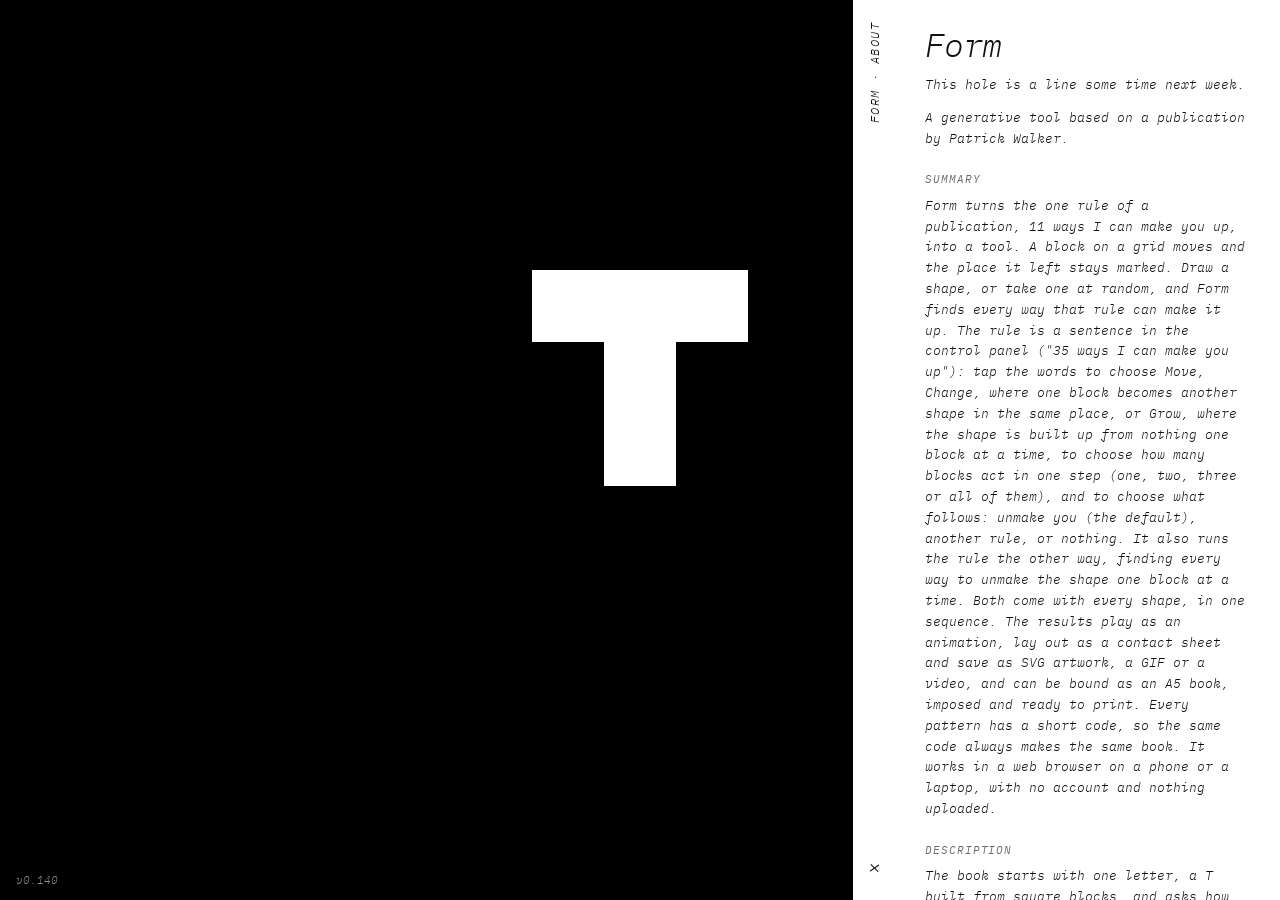
==== commit 9b19e955: "About: no quotation marks on the opening line (v0.140) Co-Authored-By: Claude Sonnet 5.5 <noreply@an" ====
--- a/index.html
+++ b/index.html
@@ -7,7 +7,7 @@
 <link rel="icon" href="favicon.ico" sizes="any">
 <link rel="icon" href="favicon.svg" type="image/svg+xml">
 <link rel="apple-touch-icon" href="apple-touch-icon.png">
-<link rel="stylesheet" href="style.css?v=v0.139">
+<link rel="stylesheet" href="style.css?v=v0.140">
 <script data-goatcounter="https://pkwr.goatcounter.com/count" async src="//gc.zgo.at/count.js"></script>
 </head>
 <body>
@@ -74,7 +74,7 @@
     <div class="cp-foot">
       <div id="processRow"><div class="row"><button id="process">Make and unmake you</button></div>
       <p class="sub"><span id="countMake"><span id="count">0</span> <span id="countWays">ways</span> I can <span id="countVerb">make you up</span></span><span id="countUWrap"> · <span id="countU">0</span> to unmake you</span></p><p id="msg" role="status"></p></div>
-      <p class="hint"><span class="keys">D hides this panel · </span><a href="about.html">About</a> · <a href="changelog.html"><!-- version:start -->v0.139<!-- version:end --></a></p>
+      <p class="hint"><span class="keys">D hides this panel · </span><a href="about.html">About</a> · <a href="changelog.html"><!-- version:start -->v0.140<!-- version:end --></a></p>
     </div>
   </section>
   <section id="out">
@@ -104,11 +104,11 @@
   <div class="bp-stage" id="bpStage"></div>
   <div class="bp-nav"><div id="bpZoom"><button id="bpOut" aria-label="Zoom out">−</button><button id="bpFit">Fit</button><button id="bpIn" aria-label="Zoom in">+</button><span id="bpPct"></span></div><button id="bpPrev">Previous</button><span id="bpPos"></span><button id="bpNext">Next</button></div>
 </div>
-<script src="glyphs.js?v=v0.139"></script>
-<script src="app.js?v=v0.139"></script>
-<script src="book.js?v=v0.139"></script>
-<script src="gif.js?v=v0.139"></script>
-<script src="preview.js?v=v0.139"></script>
-<script src="start.js?v=v0.139"></script>
+<script src="glyphs.js?v=v0.140"></script>
+<script src="app.js?v=v0.140"></script>
+<script src="book.js?v=v0.140"></script>
+<script src="gif.js?v=v0.140"></script>
+<script src="preview.js?v=v0.140"></script>
+<script src="start.js?v=v0.140"></script>
 </body>
 </html>
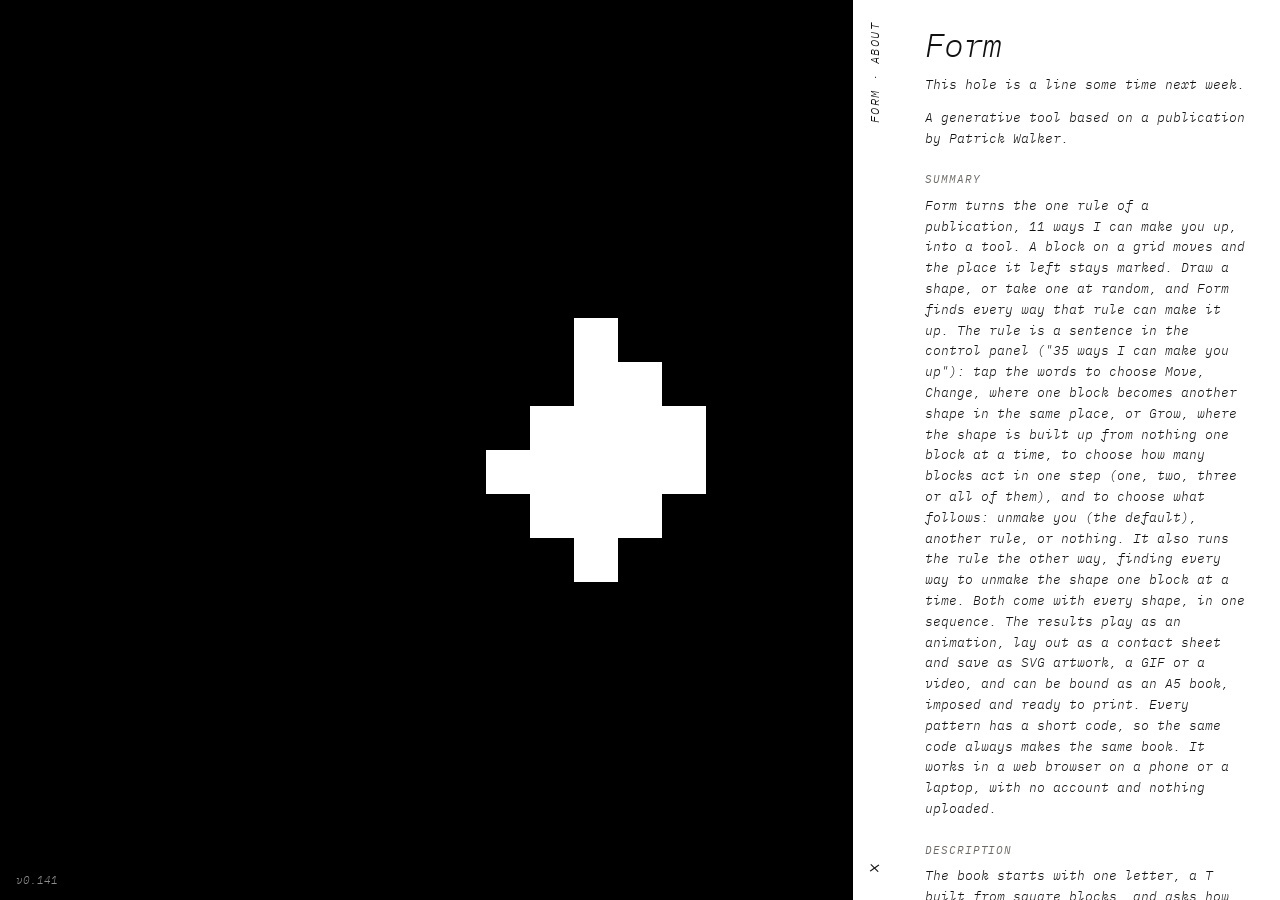
==== commit 0e5f5051: "Start screen: rollover and click only on the blocks (v0.141) Co-Authored-By: Claude Sonnet 5.5 <nore" ====
--- a/index.html
+++ b/index.html
@@ -7,7 +7,7 @@
 <link rel="icon" href="favicon.ico" sizes="any">
 <link rel="icon" href="favicon.svg" type="image/svg+xml">
 <link rel="apple-touch-icon" href="apple-touch-icon.png">
-<link rel="stylesheet" href="style.css?v=v0.140">
+<link rel="stylesheet" href="style.css?v=v0.141">
 <script data-goatcounter="https://pkwr.goatcounter.com/count" async src="//gc.zgo.at/count.js"></script>
 </head>
 <body>
@@ -74,7 +74,7 @@
     <div class="cp-foot">
       <div id="processRow"><div class="row"><button id="process">Make and unmake you</button></div>
       <p class="sub"><span id="countMake"><span id="count">0</span> <span id="countWays">ways</span> I can <span id="countVerb">make you up</span></span><span id="countUWrap"> · <span id="countU">0</span> to unmake you</span></p><p id="msg" role="status"></p></div>
-      <p class="hint"><span class="keys">D hides this panel · </span><a href="about.html">About</a> · <a href="changelog.html"><!-- version:start -->v0.140<!-- version:end --></a></p>
+      <p class="hint"><span class="keys">D hides this panel · </span><a href="about.html">About</a> · <a href="changelog.html"><!-- version:start -->v0.141<!-- version:end --></a></p>
     </div>
   </section>
   <section id="out">
@@ -104,11 +104,11 @@
   <div class="bp-stage" id="bpStage"></div>
   <div class="bp-nav"><div id="bpZoom"><button id="bpOut" aria-label="Zoom out">−</button><button id="bpFit">Fit</button><button id="bpIn" aria-label="Zoom in">+</button><span id="bpPct"></span></div><button id="bpPrev">Previous</button><span id="bpPos"></span><button id="bpNext">Next</button></div>
 </div>
-<script src="glyphs.js?v=v0.140"></script>
-<script src="app.js?v=v0.140"></script>
-<script src="book.js?v=v0.140"></script>
-<script src="gif.js?v=v0.140"></script>
-<script src="preview.js?v=v0.140"></script>
-<script src="start.js?v=v0.140"></script>
+<script src="glyphs.js?v=v0.141"></script>
+<script src="app.js?v=v0.141"></script>
+<script src="book.js?v=v0.141"></script>
+<script src="gif.js?v=v0.141"></script>
+<script src="preview.js?v=v0.141"></script>
+<script src="start.js?v=v0.141"></script>
 </body>
 </html>
--- a/style.css
+++ b/style.css
@@ -100,7 +100,8 @@
 html.show-start #startScreen{display:flex;position:fixed;inset:0;z-index:200;align-items:center;justify-content:center;overflow:hidden;background:#000;transition:opacity .5s ease;--strip-w:44px;--panel-w:max(320px,calc(100vw / 3 - var(--strip-w)))}
 html.start-leaving #startScreen{opacity:0;pointer-events:none}
 #startLoop{position:absolute;inset:6vmin;width:calc(100% - 12vmin);height:calc(100% - 12vmin)}
-#startLoop{cursor:pointer}
+#startLoop{pointer-events:none} /* only the blocks themselves are live, so the rollover and the click start where the shape is, not in the empty area round it */
+#startLoop use{pointer-events:auto;cursor:pointer}
 #startLoop:hover #startLoopG{fill:var(--yellow)}
 #startLoop:hover use{stroke:var(--yellow)}
 /* The way in is the open button in the About panel; this one stays for keyboards (Enter) and screen readers. */
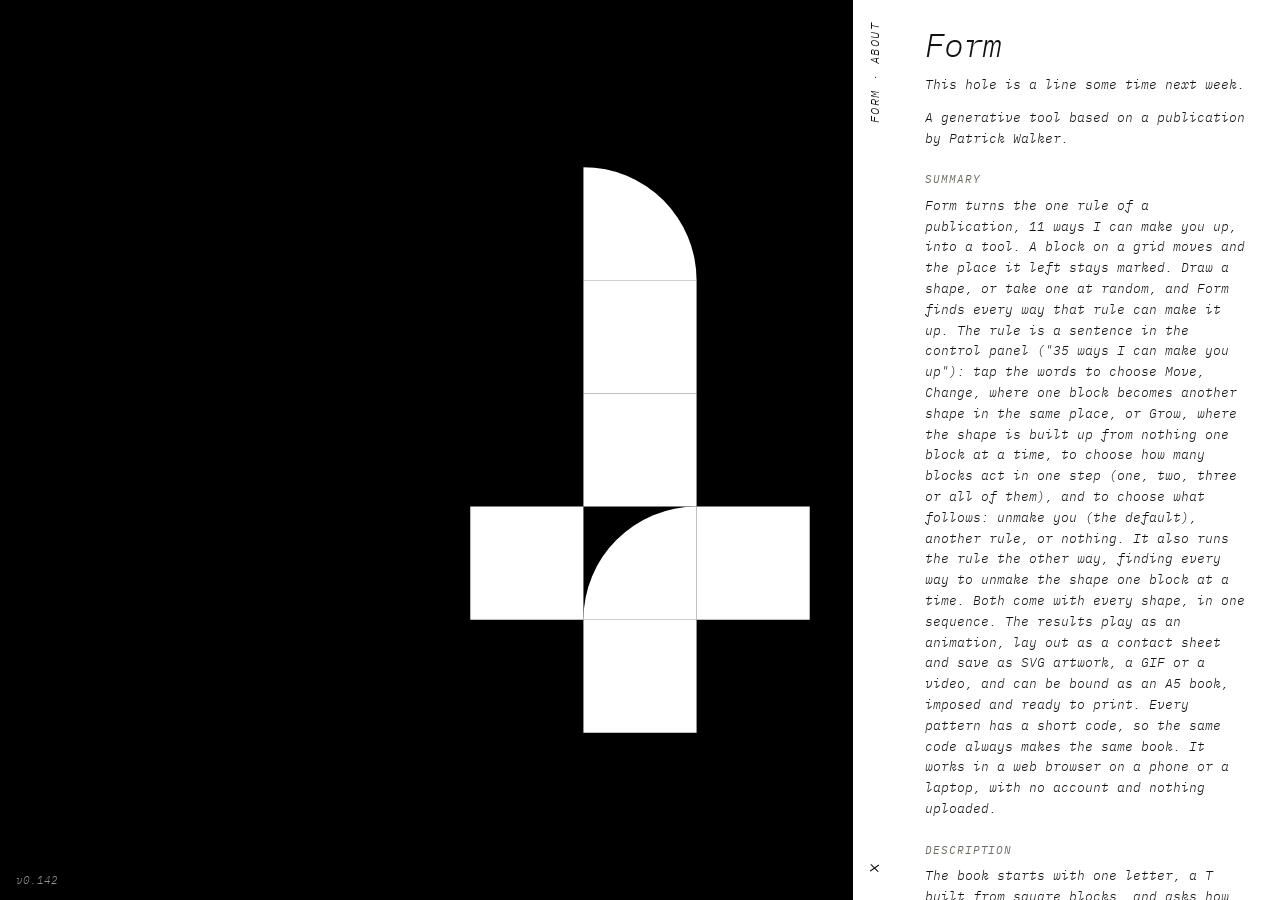
==== commit 149f10b6: "Start screen: open on pointerdown so redraws cannot swallow the click (v0.142) Co-Authored-By: Claud" ====
--- a/index.html
+++ b/index.html
@@ -7,7 +7,7 @@
 <link rel="icon" href="favicon.ico" sizes="any">
 <link rel="icon" href="favicon.svg" type="image/svg+xml">
 <link rel="apple-touch-icon" href="apple-touch-icon.png">
-<link rel="stylesheet" href="style.css?v=v0.141">
+<link rel="stylesheet" href="style.css?v=v0.142">
 <script data-goatcounter="https://pkwr.goatcounter.com/count" async src="//gc.zgo.at/count.js"></script>
 </head>
 <body>
@@ -74,7 +74,7 @@
     <div class="cp-foot">
       <div id="processRow"><div class="row"><button id="process">Make and unmake you</button></div>
       <p class="sub"><span id="countMake"><span id="count">0</span> <span id="countWays">ways</span> I can <span id="countVerb">make you up</span></span><span id="countUWrap"> · <span id="countU">0</span> to unmake you</span></p><p id="msg" role="status"></p></div>
-      <p class="hint"><span class="keys">D hides this panel · </span><a href="about.html">About</a> · <a href="changelog.html"><!-- version:start -->v0.141<!-- version:end --></a></p>
+      <p class="hint"><span class="keys">D hides this panel · </span><a href="about.html">About</a> · <a href="changelog.html"><!-- version:start -->v0.142<!-- version:end --></a></p>
     </div>
   </section>
   <section id="out">
@@ -104,11 +104,11 @@
   <div class="bp-stage" id="bpStage"></div>
   <div class="bp-nav"><div id="bpZoom"><button id="bpOut" aria-label="Zoom out">−</button><button id="bpFit">Fit</button><button id="bpIn" aria-label="Zoom in">+</button><span id="bpPct"></span></div><button id="bpPrev">Previous</button><span id="bpPos"></span><button id="bpNext">Next</button></div>
 </div>
-<script src="glyphs.js?v=v0.141"></script>
-<script src="app.js?v=v0.141"></script>
-<script src="book.js?v=v0.141"></script>
-<script src="gif.js?v=v0.141"></script>
-<script src="preview.js?v=v0.141"></script>
-<script src="start.js?v=v0.141"></script>
+<script src="glyphs.js?v=v0.142"></script>
+<script src="app.js?v=v0.142"></script>
+<script src="book.js?v=v0.142"></script>
+<script src="gif.js?v=v0.142"></script>
+<script src="preview.js?v=v0.142"></script>
+<script src="start.js?v=v0.142"></script>
 </body>
 </html>
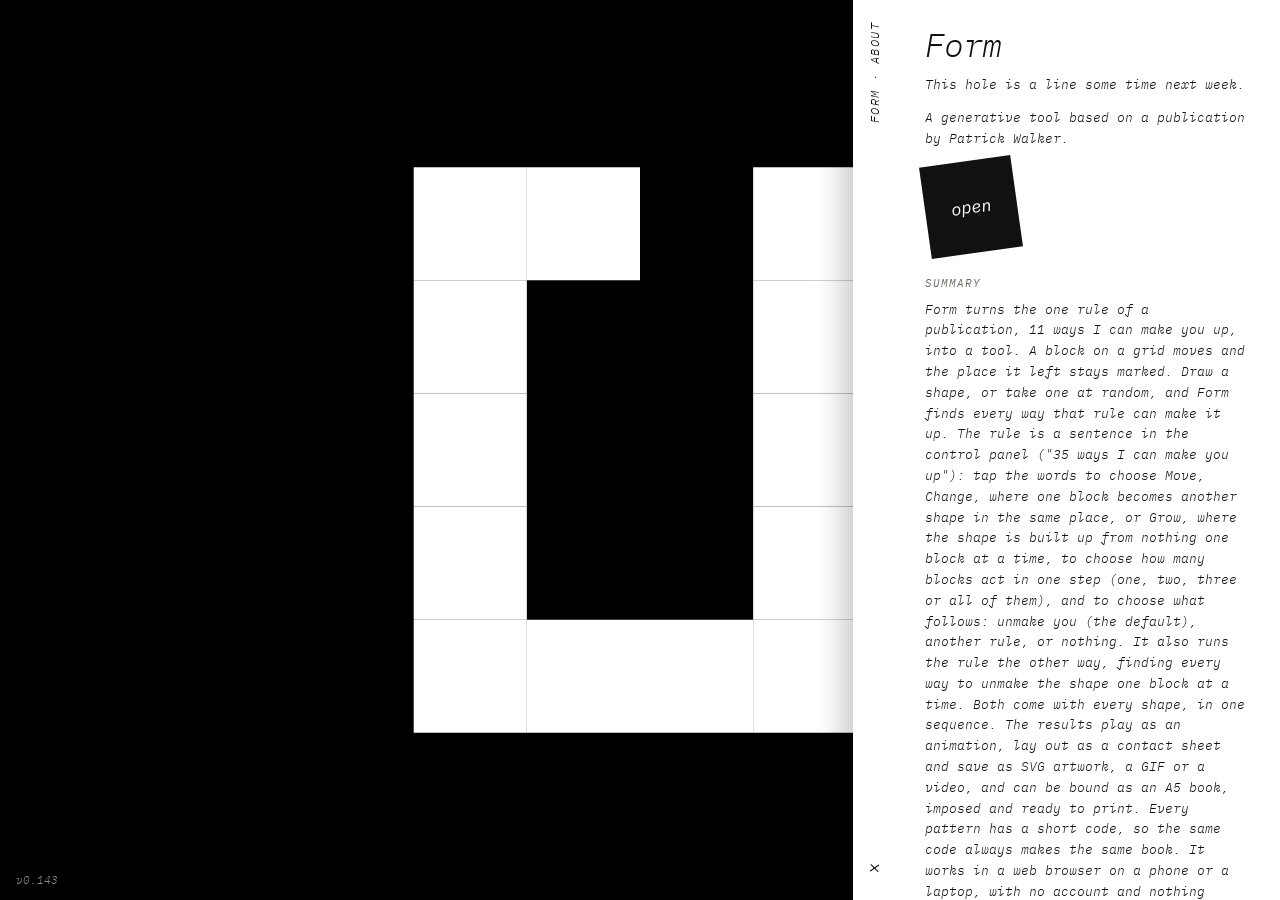
==== commit e25ad2a5: "Wide windows: open at the top and end of the About text (v0.143) Co-Authored-By: Claude Sonnet 5.5 <" ====
--- a/index.html
+++ b/index.html
@@ -7,7 +7,7 @@
 <link rel="icon" href="favicon.ico" sizes="any">
 <link rel="icon" href="favicon.svg" type="image/svg+xml">
 <link rel="apple-touch-icon" href="apple-touch-icon.png">
-<link rel="stylesheet" href="style.css?v=v0.142">
+<link rel="stylesheet" href="style.css?v=v0.143">
 <script data-goatcounter="https://pkwr.goatcounter.com/count" async src="//gc.zgo.at/count.js"></script>
 </head>
 <body>
@@ -74,7 +74,7 @@
     <div class="cp-foot">
       <div id="processRow"><div class="row"><button id="process">Make and unmake you</button></div>
       <p class="sub"><span id="countMake"><span id="count">0</span> <span id="countWays">ways</span> I can <span id="countVerb">make you up</span></span><span id="countUWrap"> · <span id="countU">0</span> to unmake you</span></p><p id="msg" role="status"></p></div>
-      <p class="hint"><span class="keys">D hides this panel · </span><a href="about.html">About</a> · <a href="changelog.html"><!-- version:start -->v0.142<!-- version:end --></a></p>
+      <p class="hint"><span class="keys">D hides this panel · </span><a href="about.html">About</a> · <a href="changelog.html"><!-- version:start -->v0.143<!-- version:end --></a></p>
     </div>
   </section>
   <section id="out">
@@ -104,11 +104,11 @@
   <div class="bp-stage" id="bpStage"></div>
   <div class="bp-nav"><div id="bpZoom"><button id="bpOut" aria-label="Zoom out">−</button><button id="bpFit">Fit</button><button id="bpIn" aria-label="Zoom in">+</button><span id="bpPct"></span></div><button id="bpPrev">Previous</button><span id="bpPos"></span><button id="bpNext">Next</button></div>
 </div>
-<script src="glyphs.js?v=v0.142"></script>
-<script src="app.js?v=v0.142"></script>
-<script src="book.js?v=v0.142"></script>
-<script src="gif.js?v=v0.142"></script>
-<script src="preview.js?v=v0.142"></script>
-<script src="start.js?v=v0.142"></script>
+<script src="glyphs.js?v=v0.143"></script>
+<script src="app.js?v=v0.143"></script>
+<script src="book.js?v=v0.143"></script>
+<script src="gif.js?v=v0.143"></script>
+<script src="preview.js?v=v0.143"></script>
+<script src="start.js?v=v0.143"></script>
 </body>
 </html>
--- a/style.css
+++ b/style.css
@@ -136,6 +136,8 @@
 .sa-open:active{transform:rotate(0deg) scale(.94)}
 .sa-open:hover,.sa-open:active,.sa-open:focus-visible{background:var(--yellow);color:var(--ink);outline:none}
 .sa-more{border:0;background:none;padding:0;color:var(--ink);font:inherit;font-size:13px;text-decoration:underline;text-underline-offset:3px;cursor:pointer}
+/* Wide windows: the full text always shows, with an open at the top (under the opening lines) and another at the end. */
+@media(min-width:761px){.sa-lead{display:flex;margin:4px 0 20px}.sa-more{display:none}.sa-open-end{display:block;margin:8px 0 28px}}
 @media(max-width:760px){
 .sa-lead{display:flex;align-items:center;gap:22px;margin:4px 0 28px}
 .sa-open-end{display:block;margin:8px 0 28px}
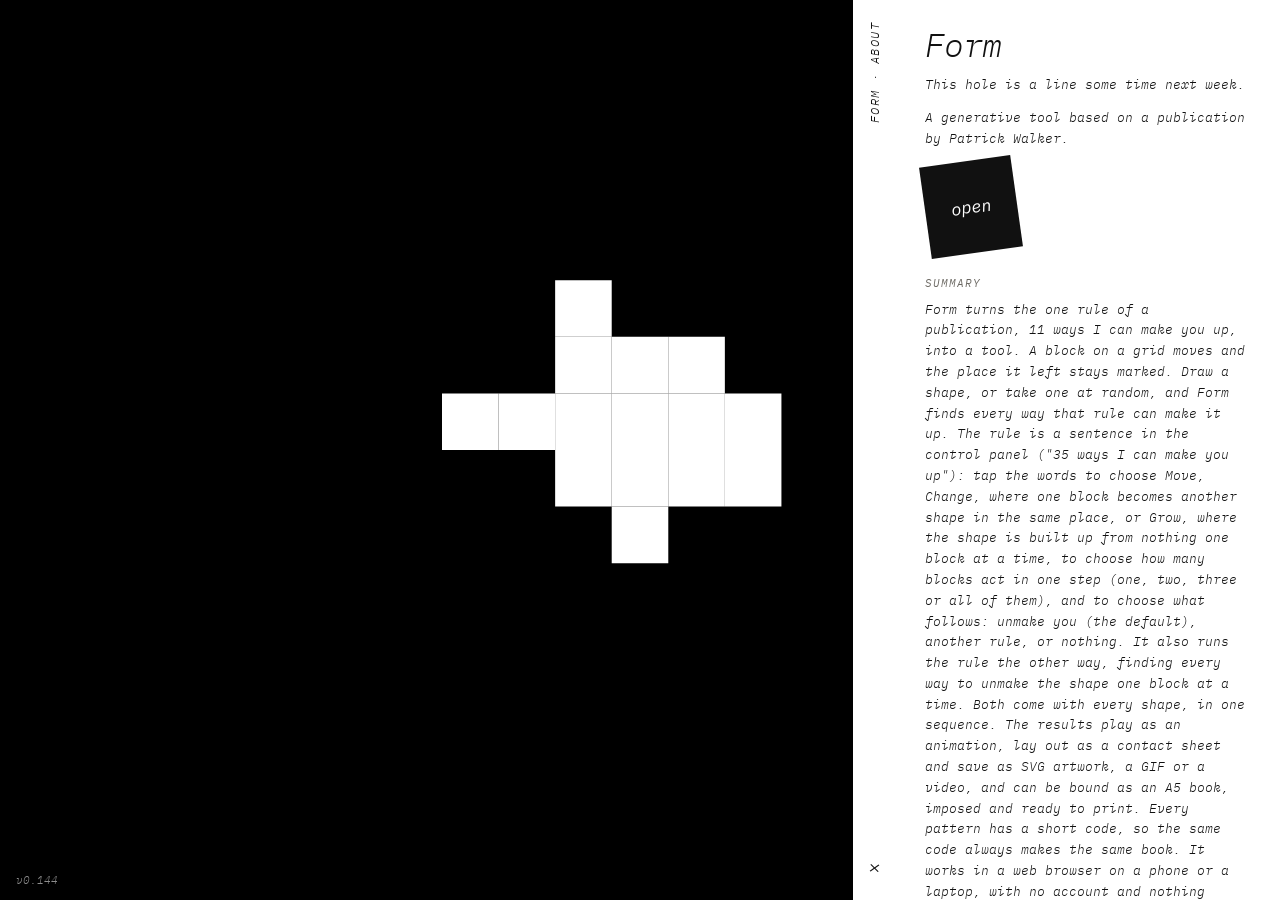
==== commit e73bd0ac: "Build v0.144: version label and cache-busting after panel weight change Co-Authored-By: Claude Sonne" ====
--- a/index.html
+++ b/index.html
@@ -7,7 +7,7 @@
 <link rel="icon" href="favicon.ico" sizes="any">
 <link rel="icon" href="favicon.svg" type="image/svg+xml">
 <link rel="apple-touch-icon" href="apple-touch-icon.png">
-<link rel="stylesheet" href="style.css?v=v0.143">
+<link rel="stylesheet" href="style.css?v=v0.144">
 <script data-goatcounter="https://pkwr.goatcounter.com/count" async src="//gc.zgo.at/count.js"></script>
 </head>
 <body>
@@ -74,7 +74,7 @@
     <div class="cp-foot">
       <div id="processRow"><div class="row"><button id="process">Make and unmake you</button></div>
       <p class="sub"><span id="countMake"><span id="count">0</span> <span id="countWays">ways</span> I can <span id="countVerb">make you up</span></span><span id="countUWrap"> · <span id="countU">0</span> to unmake you</span></p><p id="msg" role="status"></p></div>
-      <p class="hint"><span class="keys">D hides this panel · </span><a href="about.html">About</a> · <a href="changelog.html"><!-- version:start -->v0.143<!-- version:end --></a></p>
+      <p class="hint"><span class="keys">D hides this panel · </span><a href="about.html">About</a> · <a href="changelog.html"><!-- version:start -->v0.144<!-- version:end --></a></p>
     </div>
   </section>
   <section id="out">
@@ -104,11 +104,11 @@
   <div class="bp-stage" id="bpStage"></div>
   <div class="bp-nav"><div id="bpZoom"><button id="bpOut" aria-label="Zoom out">−</button><button id="bpFit">Fit</button><button id="bpIn" aria-label="Zoom in">+</button><span id="bpPct"></span></div><button id="bpPrev">Previous</button><span id="bpPos"></span><button id="bpNext">Next</button></div>
 </div>
-<script src="glyphs.js?v=v0.143"></script>
-<script src="app.js?v=v0.143"></script>
-<script src="book.js?v=v0.143"></script>
-<script src="gif.js?v=v0.143"></script>
-<script src="preview.js?v=v0.143"></script>
-<script src="start.js?v=v0.143"></script>
+<script src="glyphs.js?v=v0.144"></script>
+<script src="app.js?v=v0.144"></script>
+<script src="book.js?v=v0.144"></script>
+<script src="gif.js?v=v0.144"></script>
+<script src="preview.js?v=v0.144"></script>
+<script src="start.js?v=v0.144"></script>
 </body>
 </html>
--- a/style.css
+++ b/style.css
@@ -475,10 +475,10 @@
 body.view-results #processRow .sub{display:none}
 
 /* Panel in Spot's organisation: a header with a status line, then cards with small-caps labels */
-.cp-head h1{margin:0;font-size:15px;font-weight:600}
+.cp-head h1{margin:0;font-size:15px;font-weight:400}
 .cp-now{margin:2px 0 0;font-size:12px;color:var(--muted);white-space:nowrap;overflow:hidden;text-overflow:ellipsis}
 #panel .cp-sec{margin:12px 0 0;padding:12px;border:1px solid #24272b;border-radius:12px;background:var(--surface);font-size:12px}
-#panel .cp-sec h3{margin:0 0 8px;font-size:11px;font-weight:600;letter-spacing:.08em;text-transform:uppercase;color:var(--muted)}
+#panel .cp-sec h3{margin:0 0 8px;font-size:11px;font-weight:400;letter-spacing:.08em;text-transform:uppercase;color:var(--muted)}
 #secDraw h3::before{content:"Shapes and grid"}
 body.view-results #secDraw h3::before{content:"Treatment and grid"}
 #panel #toolsHostPanel:empty{display:none}
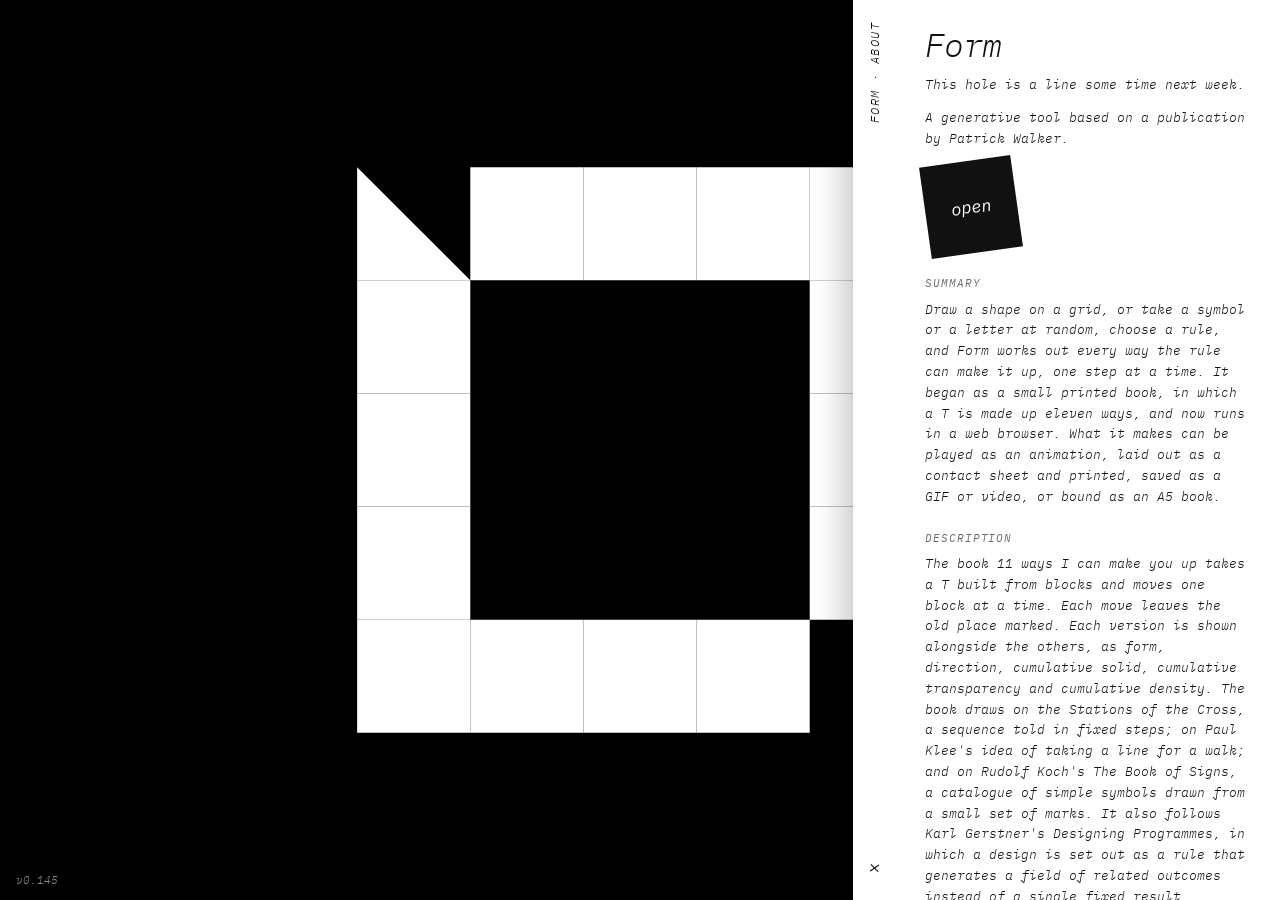
==== commit 4875eb39: "Build v0.145: version label and cache-busting after token rename Co-Authored-By: Claude Sonnet 5.5 <" ====
--- a/index.html
+++ b/index.html
@@ -7,7 +7,7 @@
 <link rel="icon" href="favicon.ico" sizes="any">
 <link rel="icon" href="favicon.svg" type="image/svg+xml">
 <link rel="apple-touch-icon" href="apple-touch-icon.png">
-<link rel="stylesheet" href="style.css?v=v0.144">
+<link rel="stylesheet" href="style.css?v=v0.145">
 <script data-goatcounter="https://pkwr.goatcounter.com/count" async src="//gc.zgo.at/count.js"></script>
 </head>
 <body>
@@ -74,7 +74,7 @@
     <div class="cp-foot">
       <div id="processRow"><div class="row"><button id="process">Make and unmake you</button></div>
       <p class="sub"><span id="countMake"><span id="count">0</span> <span id="countWays">ways</span> I can <span id="countVerb">make you up</span></span><span id="countUWrap"> · <span id="countU">0</span> to unmake you</span></p><p id="msg" role="status"></p></div>
-      <p class="hint"><span class="keys">D hides this panel · </span><a href="about.html">About</a> · <a href="changelog.html"><!-- version:start -->v0.144<!-- version:end --></a></p>
+      <p class="hint"><span class="keys">D hides this panel · </span><a href="about.html">About</a> · <a href="changelog.html"><!-- version:start -->v0.145<!-- version:end --></a></p>
     </div>
   </section>
   <section id="out">
@@ -104,11 +104,11 @@
   <div class="bp-stage" id="bpStage"></div>
   <div class="bp-nav"><div id="bpZoom"><button id="bpOut" aria-label="Zoom out">−</button><button id="bpFit">Fit</button><button id="bpIn" aria-label="Zoom in">+</button><span id="bpPct"></span></div><button id="bpPrev">Previous</button><span id="bpPos"></span><button id="bpNext">Next</button></div>
 </div>
-<script src="glyphs.js?v=v0.144"></script>
-<script src="app.js?v=v0.144"></script>
-<script src="book.js?v=v0.144"></script>
-<script src="gif.js?v=v0.144"></script>
-<script src="preview.js?v=v0.144"></script>
-<script src="start.js?v=v0.144"></script>
+<script src="glyphs.js?v=v0.145"></script>
+<script src="app.js?v=v0.145"></script>
+<script src="book.js?v=v0.145"></script>
+<script src="gif.js?v=v0.145"></script>
+<script src="preview.js?v=v0.145"></script>
+<script src="start.js?v=v0.145"></script>
 </body>
 </html>
--- a/style.css
+++ b/style.css
@@ -1,7 +1,7 @@
 /* Form — styled after Spot: IBM Plex Mono italic, one yellow accent, dark floating panel. Fonts: SIL OFL (vendor/fonts). */
 @font-face{font-family:"IBM Plex Mono";font-style:italic;font-weight:300;font-display:swap;src:url("vendor/fonts/ibm-plex-mono-latin-300-italic.woff2") format("woff2")}
 @font-face{font-family:"IBM Plex Mono";font-style:italic;font-weight:400;font-display:swap;src:url("vendor/fonts/ibm-plex-mono-latin-400-italic.woff2") format("woff2")}
-:root{--yellow:#ffe100;--ink:#111;--paper:#f4f2ee;--bg:#121315;--surface:#17191c;--line:#2a2d31;--text:#ececec;--muted:#a3a3a3;--accent-bg:#3a3410;--accent-line:#8f7d1a;--font:"IBM Plex Mono",ui-monospace,Menlo,Consolas,monospace}
+:root{--yellow:#ffe100;--ink:#111;--paper:#f4f2ee;--cp-bg:#121315;--cp-surface:#17191c;--cp-line:#2a2d31;--cp-text:#ececec;--cp-muted:#a3a3a3;--cp-accent-bg:#3a3410;--cp-accent-line:#8f7d1a;--font:"IBM Plex Mono",ui-monospace,Menlo,Consolas,monospace}
 *{box-sizing:border-box}
 html{font-synthesis:none}
 body{margin:0;background:var(--paper);color:var(--ink);font:300 13px/1.5 var(--font);font-style:italic}
@@ -11,32 +11,32 @@
 #out h2{font-size:12px;margin:28px 0 8px;color:#555}
 #anim{width:100%;max-height:62vh;background:var(--paper)}
 #sheet svg{width:100%;height:auto}
-#panel{position:fixed;top:16px;right:16px;bottom:16px;width:380px;max-width:calc(100vw - 32px);overflow:auto;padding:16px;background:var(--bg);color:var(--text);border:1px solid var(--line);border-radius:14px;box-shadow:0 12px 40px rgba(0,0,0,.5);z-index:30}
+#panel{position:fixed;top:16px;right:16px;bottom:16px;width:380px;max-width:calc(100vw - 32px);overflow:auto;padding:16px;background:var(--cp-bg);color:var(--cp-text);border:1px solid var(--cp-line);border-radius:14px;box-shadow:0 12px 40px rgba(0,0,0,.5);z-index:30}
 #panel.hidden{display:none}
 #panel h1{font-size:15px}
-.sub{margin:0 0 14px;color:var(--muted);font-size:12px}
-#grid{width:100%;height:auto;background:var(--surface);border:1px solid var(--line);border-radius:6px;cursor:pointer;touch-action:manipulation}
+.sub{margin:0 0 14px;color:var(--cp-muted);font-size:12px}
+#grid{width:100%;height:auto;background:var(--cp-surface);border:1px solid var(--cp-line);border-radius:6px;cursor:pointer;touch-action:manipulation}
 #palette{display:flex;gap:8px;margin:12px 0}
-#palette button{width:44px;height:44px;padding:8px;background:none;border:0;border-radius:0;color:var(--text)}
-#palette svg{fill:var(--text);width:100%;height:100%}
+#palette button{width:44px;height:44px;padding:8px;background:none;border:0;border-radius:0;color:var(--cp-text)}
+#palette svg{fill:var(--cp-text);width:100%;height:100%}
 #palette button[aria-checked=true] svg{fill:var(--yellow)}
-label{display:block;margin:6px 0;color:var(--muted);font-size:12px}
-label.inline{display:inline-block;margin-right:16px;color:var(--text)}
-output{float:right;color:var(--text)}
+label{display:block;margin:6px 0;color:var(--cp-muted);font-size:12px}
+label.inline{display:inline-block;margin-right:16px;color:var(--cp-text)}
+output{float:right;color:var(--cp-text)}
 input[type=range]{-webkit-appearance:none;appearance:none;width:100%;height:28px;margin:0;background:none;cursor:pointer;--to:0%}
 input[type=range]::-webkit-slider-runnable-track{height:4px;border-radius:2px;background:linear-gradient(to right,var(--yellow) 0 var(--to),#33363b var(--to) 100%)}
 input[type=range]::-moz-range-track{height:4px;border-radius:2px;background:linear-gradient(to right,var(--yellow) 0 var(--to),#33363b var(--to) 100%)}
 input[type=range]::-webkit-slider-thumb{-webkit-appearance:none;width:20px;height:20px;margin-top:-8px;border:0;border-radius:10px;background:#f4f4f4;box-shadow:0 1px 3px rgba(0,0,0,.6)}
 input[type=range]::-moz-range-thumb{width:20px;height:20px;border:0;border-radius:10px;background:#f4f4f4;box-shadow:0 1px 3px rgba(0,0,0,.6)}
-input[type=number]{width:80px;font:inherit;color:var(--text);background:var(--surface);border:1px solid var(--line);border-radius:6px;padding:4px 6px}
+input[type=number]{width:80px;font:inherit;color:var(--cp-text);background:var(--cp-surface);border:1px solid var(--cp-line);border-radius:6px;padding:4px 6px}
 input[type=radio]{accent-color:var(--yellow)}
 .row{display:flex;gap:8px;flex-wrap:wrap;margin:12px 0}
-button{font:inherit;padding:7px 12px;border:1px solid var(--line);border-radius:8px;background:var(--surface);color:var(--text);cursor:pointer}
-button:hover{border-color:var(--accent-line)}
+button{font:inherit;padding:7px 12px;border:1px solid var(--cp-line);border-radius:8px;background:var(--cp-surface);color:var(--cp-text);cursor:pointer}
+button:hover{border-color:var(--cp-accent-line)}
 #process{background:var(--yellow);border-color:var(--yellow);color:var(--ink)}
 #out .row button{background:var(--ink);color:var(--paper);border-color:var(--ink)}
 #msg{min-height:1.4em;color:var(--yellow);font-size:12px}
-.hint{color:var(--muted);font-size:11px;margin:8px 0 0}
+.hint{color:var(--cp-muted);font-size:11px;margin:8px 0 0}
 @media(max-width:900px){#out{padding:24px 24px 48vh}#panel{top:auto;height:44vh}}
 .cp-grab{display:none}
 #screen{display:none}
@@ -64,11 +64,11 @@
 #out h2:first-child{margin-top:8px}
 #panel{display:flex;flex-direction:column;overflow:hidden;top:auto;left:0;right:0;bottom:0;width:auto;max-width:none;height:auto;max-height:min(62vh,540px);padding:0;border-width:1px 0 0;border-radius:20px 20px 0 0}
 #panel.collapsed .cp-body{display:none}
-.cp-grab{flex:none;display:flex;align-items:center;justify-content:center;width:100%;height:26px;margin:0;padding:0;border:0;border-radius:20px 20px 0 0;background:var(--bg);cursor:pointer}
+.cp-grab{flex:none;display:flex;align-items:center;justify-content:center;width:100%;height:26px;margin:0;padding:0;border:0;border-radius:20px 20px 0 0;background:var(--cp-bg);cursor:pointer}
 .cp-grab span{display:block;width:40px;height:5px;border-radius:3px;background:#4a4d52}
 .cp-head{display:none}
 .cp-body{flex:1 1 auto;min-height:0;overflow-y:auto;overscroll-behavior:contain;padding:0 16px 8px}
-.cp-foot{flex:none;padding:8px 16px max(6px,env(safe-area-inset-bottom));border-top:1px solid var(--line)}
+.cp-foot{flex:none;padding:8px 16px max(6px,env(safe-area-inset-bottom));border-top:1px solid var(--cp-line)}
 #processRow .row{margin:0 0 4px}
 #processRow #process{width:100%;padding:12px}
 #screen #processRow{margin:4px 0 8px}
@@ -78,8 +78,8 @@
 .cp-foot .hint{margin:4px 0 0}
 .keys{display:none}
 }
-.links{display:flex;flex-wrap:wrap;gap:6px 16px;margin:10px 0;font-size:13px;color:var(--muted)}
-.links a{color:var(--text);text-decoration:none}
+.links{display:flex;flex-wrap:wrap;gap:6px 16px;margin:10px 0;font-size:13px;color:var(--cp-muted)}
+.links a{color:var(--cp-text);text-decoration:none}
 .links a:hover{text-decoration:underline}
 .links a[aria-checked=true]{color:var(--yellow)}
 .about{max-width:640px;margin:0 auto;padding:40px 24px 80px}
@@ -87,6 +87,9 @@
 .about h2{font-size:13px;margin:28px 0 6px;color:#555}
 .about p{margin:0 0 12px;font-size:14px;line-height:1.6}
 .about a{color:var(--ink)}
+.about table.details{border-collapse:collapse;margin:0 0 12px;font-size:14px;line-height:1.6}
+.about table.details th,.about table.details td{padding:2px 16px 2px 0;text-align:left;vertical-align:top;font-weight:400}
+.about table.details th{color:#555;white-space:nowrap}
 .about .n{display:inline-block;width:2.2em;text-indent:0}
 .about .foot{margin-top:40px;font-size:12px;color:#555}
 .hint a{color:var(--yellow)}
@@ -175,8 +178,8 @@
 #out{min-height:0}
 @media all{#sheet svg{height:max(140px,calc(100svh - 430px))}}
 /* Icon buttons: steps, rule and treatments. Quiet: the selected one is yellow on the dark panel and ink with a yellow icon on paper. */
-.links.ico{display:flex;flex-wrap:nowrap;gap:4px;margin:6px 0;font-size:9.5px;color:var(--muted)}
-.ico a{display:flex;flex-direction:column;align-items:center;justify-content:center;gap:3px;min-width:56px;padding:6px 4px 5px;border-radius:8px;text-decoration:none;color:var(--text);line-height:1.1;text-align:center;overflow-wrap:anywhere}
+.links.ico{display:flex;flex-wrap:nowrap;gap:4px;margin:6px 0;font-size:9.5px;color:var(--cp-muted)}
+.ico a{display:flex;flex-direction:column;align-items:center;justify-content:center;gap:3px;min-width:56px;padding:6px 4px 5px;border-radius:8px;text-decoration:none;color:var(--cp-text);line-height:1.1;text-align:center;overflow-wrap:anywhere}
 .ico a svg{width:26px;height:26px;display:block}
 .ico a:hover{text-decoration:none;background:rgba(255,255,255,.07)}
 .ico a[aria-checked=true]{color:var(--yellow);text-decoration:none}
@@ -192,9 +195,9 @@
 #act{margin:0}
 #act a{min-width:58px}
 #viewHostPanel{margin:0 0 8px}
-#colours{display:flex;flex-wrap:wrap;align-items:center;gap:6px 12px;margin:10px 0 4px;color:var(--muted);font-size:12px}
-#colours .swatch{display:flex;align-items:center;gap:6px;margin:0;color:var(--text)}
-#colours input[type=color]{width:34px;height:26px;padding:0;border:1px solid var(--line);border-radius:6px;background:none;cursor:pointer}
+#colours{display:flex;flex-wrap:wrap;align-items:center;gap:6px 12px;margin:10px 0 4px;color:var(--cp-muted);font-size:12px}
+#colours .swatch{display:flex;align-items:center;gap:6px;margin:0;color:var(--cp-text)}
+#colours input[type=color]{width:34px;height:26px;padding:0;border:1px solid var(--cp-line);border-radius:6px;background:none;cursor:pointer}
 #presets{display:flex;gap:8px;margin-left:auto}
 .preset{width:26px;height:26px;padding:0;border-radius:50%;border:1px solid #555;cursor:pointer}
 .shape-row{display:flex;align-items:center;flex-wrap:wrap;gap:6px 12px}
@@ -211,7 +214,7 @@
 @media all{
 #drawBox #grid{width:auto;height:min(calc(100vw - 32px),calc(100svh - 360px));max-width:100%;margin:0 auto}
 }
-#grid{border-color:var(--line)}
+#grid{border-color:var(--cp-line)}
 /* Less scrolling: the closing step shows one choice at a time; the results sit under a shorter header on phones. */
 .card{display:none}
 .card.on{display:block}
@@ -334,7 +337,7 @@
 #dlBar .dlbtn svg{width:18px;height:18px}
 body[data-step="1"] #dlBar [data-for="1"],body[data-step="2"] #dlBar [data-for="2"],body[data-step="3"] #dlBar [data-for="3"]{display:flex}
 /* The animation sits in the same square, with the same outline, as the grid on Draw. */
-#anim{display:block;width:min(100%,calc(100vh - 360px));max-height:none;height:auto;aspect-ratio:1;margin:0 auto;border:1px solid var(--line);border-radius:6px}
+#anim{display:block;width:min(100%,calc(100vh - 360px));max-height:none;height:auto;aspect-ratio:1;margin:0 auto;border:1px solid var(--cp-line);border-radius:6px}
 @media(max-height:700px){#anim{width:min(100%,calc(100svh - 348px))}}
 /* The print size sits with the download icon it belongs to: under it, right-aligned, on the Contact sheet step only. */
 #paneSwitch{flex-wrap:wrap}
@@ -356,7 +359,7 @@
 body[data-step="1"] #dlWrap #animFormat{display:flex}
 .row.nav #dlWrap #animFormat{order:-1;flex:0 0 100%;justify-content:flex-end;margin:0 0 4px}
 /* The Book step: the book as a visual in the same square and outline as the animation, its choices above the download. */
-#bookFrame{display:flex;align-items:center;justify-content:center;width:min(100%,calc(100vh - 360px));aspect-ratio:1;margin:0 auto;border:1px solid var(--line);border-radius:6px;background:var(--paper);cursor:pointer}
+#bookFrame{display:flex;align-items:center;justify-content:center;width:min(100%,calc(100vh - 360px));aspect-ratio:1;margin:0 auto;border:1px solid var(--cp-line);border-radius:6px;background:var(--paper);cursor:pointer}
 @media(max-height:700px){#bookFrame{width:min(100%,calc(100svh - 348px))}}
 #bookPages{display:flex;align-items:center;justify-content:center}
 #bookPages canvas{display:block;box-shadow:0 1px 6px rgba(0,0,0,.25)}
@@ -396,7 +399,7 @@
 #viewIcons a svg{width:34px;height:34px}
 /* Wide desktop: the controls sit at the side, always open, as on Spot. The bottom sheet is for phones and narrow windows. */
 @media(min-width:901px) and (pointer:fine){
-#panel{top:16px;right:16px;bottom:16px;left:auto;width:320px;max-width:none;transform:none;max-height:none;border:1px solid var(--line);border-radius:14px}
+#panel{top:16px;right:16px;bottom:16px;left:auto;width:320px;max-width:none;transform:none;max-height:none;border:1px solid var(--cp-line);border-radius:14px}
 .cp-grab{display:none}
 #panel.collapsed .cp-body{display:block}
 .cp-head{display:block;padding:14px 16px 4px}
@@ -407,7 +410,7 @@
 #shadeLab[hidden],#isoHostPanel[hidden]{display:none!important}
 /* Pieces swing past the edge of the mark while they turn, so the drawing is not clipped to its box. */
 /* Instructions for the downloads, in the control panel, for the step you are on. */
-#dlHelp{display:none;margin:12px 0 0;padding:10px 0 0;border-top:1px solid var(--line);font-size:12px;line-height:1.5;color:#9a9a9a}
+#dlHelp{display:none;margin:12px 0 0;padding:10px 0 0;border-top:1px solid var(--cp-line);font-size:12px;line-height:1.5;color:#9a9a9a}
 #dlHelp h2{margin:0 0 6px;font-size:12px;font-weight:400;color:#cfcfcf}
 #dlHelp p{margin:0 0 6px;display:none}
 #dlHelp p.fine{display:block;color:#7d7d7d}
@@ -447,14 +450,14 @@
 .code-row{display:flex;align-items:center;gap:8px;flex-wrap:wrap;margin:0 0 6px}
 .code-row .lab{flex:0 0 auto;color:#9a9a9a}
 #codeOut{flex:1 1 auto;min-width:0;word-break:break-all;letter-spacing:.04em;color:#fff;font-style:normal}
-#codeIn{flex:1 1 90px;min-width:0;padding:5px 8px;font:inherit;color:#fff;background:#17191c;border:1px solid var(--line);border-radius:8px;text-transform:uppercase}
+#codeIn{flex:1 1 90px;min-width:0;padding:5px 8px;font:inherit;color:#fff;background:#17191c;border:1px solid var(--cp-line);border-radius:8px;text-transform:uppercase}
 #codeBox button{padding:5px 10px;font-size:12px}
 #codeMsg:empty{display:none}
 
 /* Grid size lives in the control panel; the grid and the frames of the next steps share one square and one position; Next and Start again are the same yellow as the first button */
 #sizeHostPanel{margin:10px 0 4px}
 #sizeHostPanel #size{margin:0}
-#sheet{display:flex;align-items:center;justify-content:center;width:min(100%,calc(100vh - 360px));aspect-ratio:1;margin:0 auto;border:1px solid var(--line);border-radius:6px;background:var(--paper)}
+#sheet{display:flex;align-items:center;justify-content:center;width:min(100%,calc(100vh - 360px));aspect-ratio:1;margin:0 auto;border:1px solid var(--cp-line);border-radius:6px;background:var(--paper)}
 @media(max-height:700px){#sheet{width:min(100%,calc(100svh - 348px))}}
 #out #sheet svg{height:92%;width:auto;max-width:92%}
 #drawBox #grid,#anim,#bookFrame,#sheet{margin-left:0;margin-right:0}
@@ -476,9 +479,9 @@
 
 /* Panel in Spot's organisation: a header with a status line, then cards with small-caps labels */
 .cp-head h1{margin:0;font-size:15px;font-weight:400}
-.cp-now{margin:2px 0 0;font-size:12px;color:var(--muted);white-space:nowrap;overflow:hidden;text-overflow:ellipsis}
-#panel .cp-sec{margin:12px 0 0;padding:12px;border:1px solid #24272b;border-radius:12px;background:var(--surface);font-size:12px}
-#panel .cp-sec h3{margin:0 0 8px;font-size:11px;font-weight:400;letter-spacing:.08em;text-transform:uppercase;color:var(--muted)}
+.cp-now{margin:2px 0 0;font-size:12px;color:var(--cp-muted);white-space:nowrap;overflow:hidden;text-overflow:ellipsis}
+#panel .cp-sec{margin:12px 0 0;padding:12px;border:1px solid #24272b;border-radius:12px;background:var(--cp-surface);font-size:12px}
+#panel .cp-sec h3{margin:0 0 8px;font-size:11px;font-weight:400;letter-spacing:.08em;text-transform:uppercase;color:var(--cp-muted)}
 #secDraw h3::before{content:"Shapes and grid"}
 body.view-results #secDraw h3::before{content:"Treatment and grid"}
 #panel #toolsHostPanel:empty{display:none}
@@ -498,9 +501,9 @@
 #bookPreview.sheet .bp-nav{display:flex}
 #bookPreview.sheet #bpPrev,#bookPreview.sheet #bpNext,#bookPreview.sheet #bpPos{display:none}
 
-#panel #ruleHint{margin:8px 0 0;color:var(--muted)}
+#panel #ruleHint{margin:8px 0 0;color:var(--cp-muted)}
 #viewIcons a[hidden]{display:none}
-#ruleSentence{margin:0;font-size:14px;line-height:1.9;color:var(--text)}
-#panel .rule-word{display:inline;padding:0 2px;border:0;border-bottom:1px dashed var(--accent-line);border-radius:0;background:none;font:inherit;color:var(--yellow);cursor:pointer}
-#panel .rule-word.none{color:var(--muted);border-bottom-color:#555}
-#panel .rule-word:hover{background:var(--accent-bg)}
+#ruleSentence{margin:0;font-size:14px;line-height:1.9;color:var(--cp-text)}
+#panel .rule-word{display:inline;padding:0 2px;border:0;border-bottom:1px dashed var(--cp-accent-line);border-radius:0;background:none;font:inherit;color:var(--yellow);cursor:pointer}
+#panel .rule-word.none{color:var(--cp-muted);border-bottom-color:#555}
+#panel .rule-word:hover{background:var(--cp-accent-bg)}
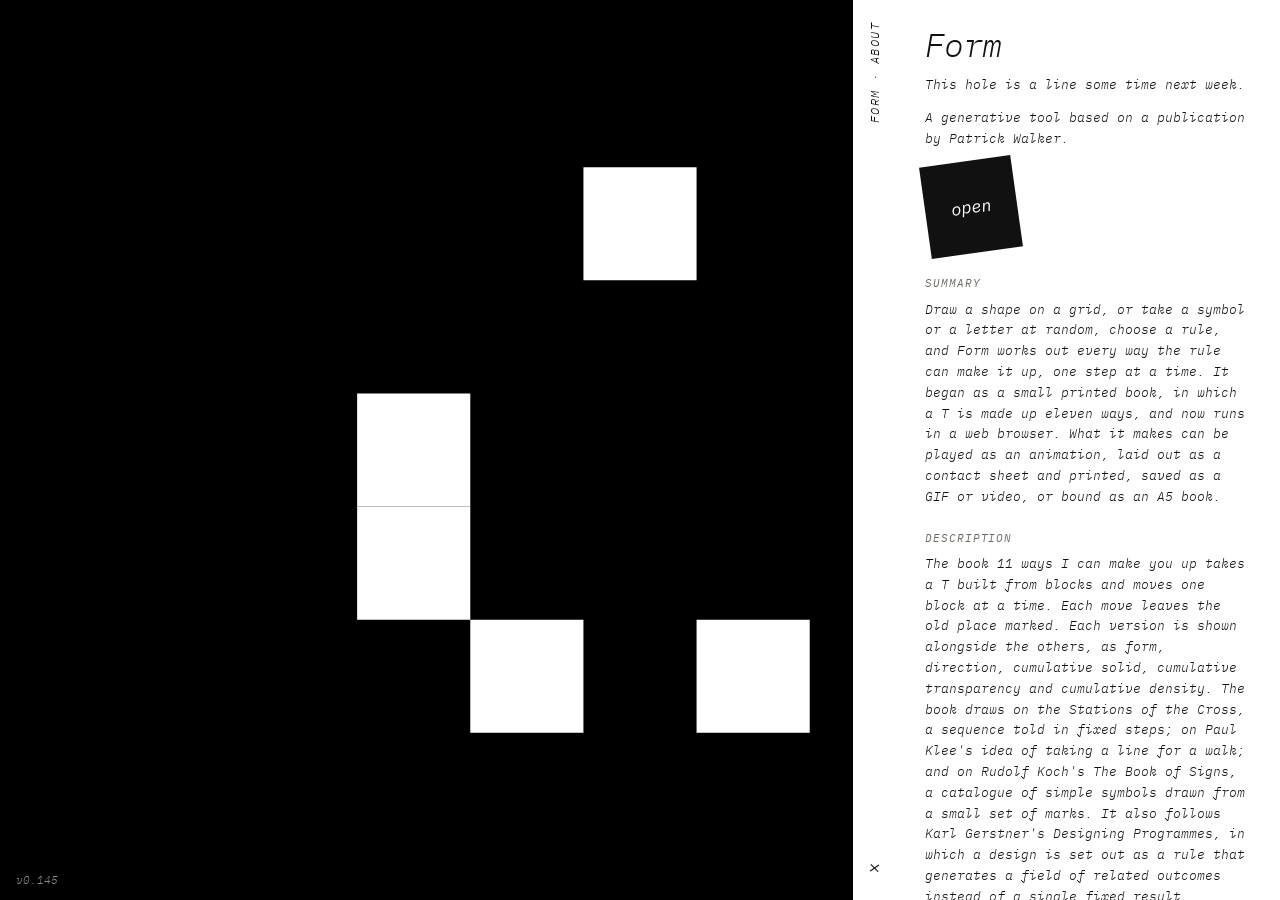
==== commit 83221040: "GoatCounter: prefix paths with hostname" ====
--- a/index.html
+++ b/index.html
@@ -8,6 +8,7 @@
 <link rel="icon" href="favicon.svg" type="image/svg+xml">
 <link rel="apple-touch-icon" href="apple-touch-icon.png">
 <link rel="stylesheet" href="style.css?v=v0.145">
+<script>window.goatcounter = { path: function (p) { return location.host + p; } };</script>
 <script data-goatcounter="https://pkwr.goatcounter.com/count" async src="//gc.zgo.at/count.js"></script>
 </head>
 <body>
